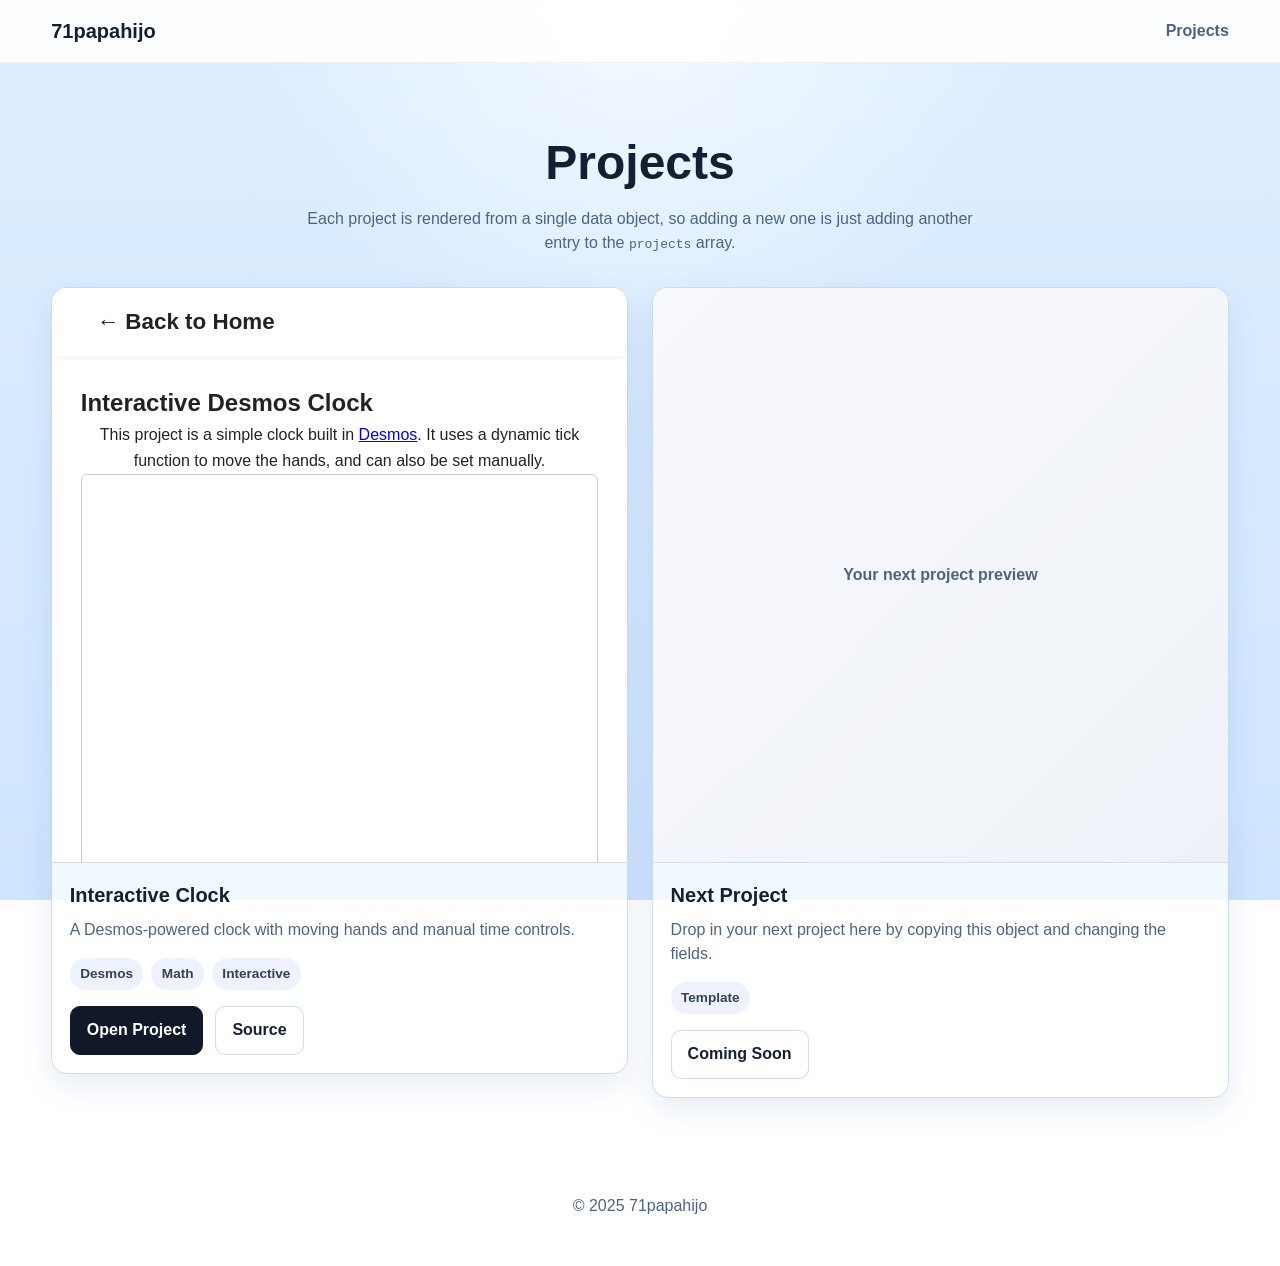
==== index.html @ 237eee85 "Fix HTML encoding issues in index.html" ====
<!DOCTYPE html>
<html lang="en">
<head>
  <meta charset="UTF-8" />
  <meta name="viewport" content="width=device-width, initial-scale=1.0" />
  <title>Projects</title>
  <style>
    * { box-sizing: border-box; }

    :root {
      --bg: #dfefff;
      --bg-accent: #cfe4ff;
      --surface: rgba(255, 255, 255, 0.72);
      --text: #132033;
      --muted: #4d6480;
      --border: rgba(120, 160, 210, 0.35);
      --shadow: 0 12px 30px rgba(60, 100, 160, 0.12);
      --radius: 16px;
      --max-width: 1200px;
    }

    body {
      margin: 0;
      font-family: Inter, "Segoe UI", Tahoma, sans-serif;
      line-height: 1.5;
      color: var(--text);
      background:
        radial-gradient(circle at top, rgba(255,255,255,0.65), transparent 35%),
        linear-gradient(180deg, var(--bg) 0%, var(--bg-accent) 100%);
      background-attachment: fixed;
    }

    .container {
      width: min(92%, var(--max-width));
      margin: 0 auto;
    }

    .navbar {
      position: sticky;
      top: 0;
      z-index: 100;
      background: rgba(255, 255, 255, 0.9);
      backdrop-filter: blur(10px);
      border-bottom: 1px solid rgba(0,0,0,0.06);
    }

    .navbar .container {
      display: flex;
      align-items: center;
      justify-content: space-between;
      padding: 1rem 0;
    }

    .logo {
      text-decoration: none;
      color: var(--text);
      font-weight: 800;
      font-size: 1.25rem;
    }

    .nav-links {
      display: flex;
      gap: 1rem;
      list-style: none;
      padding: 0;
      margin: 0;
    }

    .nav-links a {
      text-decoration: none;
      color: var(--muted);
      font-weight: 600;
    }

    .nav-links a:hover {
      color: var(--text);
    }

    .section {
      padding: 4rem 0;
    }

    .section-header {
      text-align: center;
      margin-bottom: 2rem;
    }

    .section-header h1,
    .section-header h2 {
      margin: 0 0 0.5rem;
      font-size: clamp(2rem, 4vw, 3rem);
    }

    .section-header p {
      margin: 0 auto;
      max-width: 700px;
      color: var(--muted);
    }

    .projects-grid {
      display: grid;
      grid-template-columns: repeat(auto-fit, minmax(280px, 1fr));
      gap: 1.5rem;
      align-items: start;
    }

    .project-card {
      background: var(--surface);
      border: 1px solid var(--border);
      border-radius: var(--radius);
      overflow: hidden;
      box-shadow: var(--shadow);
      transition: transform 0.2s ease, box-shadow 0.2s ease;
    }

    .project-card:hover {
      transform: translateY(-4px);
      box-shadow: 0 14px 30px rgba(0, 0, 0, 0.08);
    }

    .project-canvas {
      aspect-ratio: 1 / 1;
      width: 100%;
      background: #fff;
      border-bottom: 1px solid var(--border);
      overflow: hidden;
    }

    .project-canvas iframe,
    .project-canvas img,
    .project-canvas video,
    .project-canvas .canvas-placeholder {
      width: 100%;
      height: 100%;
      display: block;
      border: 0;
      object-fit: cover;
    }

    .canvas-placeholder {
      display: grid !important;
      place-items: center;
      padding: 1rem;
      text-align: center;
      color: var(--muted);
      background: linear-gradient(135deg, #f8f9fc, #eef2f8);
      font-weight: 600;
    }

    .project-info {
      padding: 1.1rem;
    }

    .project-info h3 {
      margin: 0 0 0.5rem;
      font-size: 1.25rem;
    }

    .project-info p {
      margin: 0 0 1rem;
      color: var(--muted);
    }

    .project-tags {
      display: flex;
      flex-wrap: wrap;
      gap: 0.5rem;
      margin-bottom: 1rem;
    }

    .tag {
      padding: 0.35rem 0.65rem;
      border-radius: 999px;
      background: #eef2ff;
      color: #334155;
      font-size: 0.85rem;
      font-weight: 700;
    }

    .project-actions {
      display: flex;
      gap: 0.75rem;
      flex-wrap: wrap;
    }

    .btn {
      display: inline-block;
      padding: 0.72rem 1rem;
      border-radius: 10px;
      text-decoration: none;
      font-weight: 700;
      border: 1px solid var(--border);
      color: var(--text);
      background: #fff;
    }

    .btn:hover {
      background: #f3f4f6;
    }

    .btn-primary {
      background: #111827;
      color: #fff;
      border-color: #111827;
    }

    .btn-primary:hover {
      background: #000;
    }

    footer {
      padding: 2rem 0 3rem;
      text-align: center;
      color: var(--muted);
    }

    @media (max-width: 700px) {
      .navbar .container {
        flex-direction: column;
        gap: 0.75rem;
      }
    }
  </style>
</head>
<body>
  <div class="page-bg">
    <div class="bg-orb orb-1"></div>
    <div class="bg-orb orb-2"></div>
  </div>
  
  <nav class="navbar">
    <div class="container">
      <a href="#" class="logo">71papahijo</a>
      <ul class="nav-links">
        <li><a href="#projects">Projects</a></li>
      </ul>
    </div>
  </nav>

  <main>
    <section class="section" id="projects">
      <div class="container">
        <div class="section-header">
          <h1>Projects</h1>
          <p>
            Each project is rendered from a single data object, so adding a new one is just
            adding another entry to the <code>projects</code> array.
          </p>
        </div>

        <div class="projects-grid" id="projectsGrid"></div>
      </div>
    </section>
  </main>

  <footer>
    <div class="container">© 2025 71papahijo</div>
  </footer>

  <script>
    const projects = [
      {
        title: "Interactive Clock",
        description: "A Desmos-powered clock with moving hands and manual time controls.",
        preview: {
          type: "iframe",
          src: "./projects/DesmosClock.html"
        },
        tags: ["Desmos", "Math", "Interactive"],
        links: [
          { label: "Open Project", href: "./projects/DesmosClock.html", primary: true },
          { label: "Source", href: "https://github.com/your-username/your-repo" }
        ]
      },
      {
        title: "Next Project",
        description: "Drop in your next project here by copying this object and changing the fields.",
        preview: {
          type: "placeholder",
          text: "Your next project preview"
        },
        tags: ["Template"],
        links: [
          { label: "Coming Soon", href: "#" }
        ]
      }
    ];
     window.addEventListener("scroll", () => {
      const y = window.scrollY;
    
      const orb1 = document.querySelector(".orb-1");
      const orb2 = document.querySelector(".orb-2");
    
      if (orb1) orb1.style.transform = `translateY(${y * 0.2}px)`;
      if (orb2) orb2.style.transform = `translateY(${y * 0.1}px)`;
    });
    function createPreview(preview, title) {
      if (!preview) {
        return `<div class="canvas-placeholder">No preview for ${title}</div>`;
      }

      switch (preview.type) {
        case "iframe":
          return `
            <iframe
              src="${preview.src}"
              title="${title} preview"
              loading="lazy"
              allowfullscreen
            ></iframe>
          `;

        case "image":
          return `<img src="${preview.src}" alt="${title} preview">`;

        case "video":
          return `
            <video controls muted playsinline>
              <source src="${preview.src}" type="video/mp4">
              Your browser does not support video.
            </video>
          `;

        case "placeholder":
        default:
          return `<div class="canvas-placeholder">${preview.text || `Preview for ${title}`}</div>`;
      }
    }

    function createTags(tags = []) {
      if (!tags.length) return "";
      return `
        <div class="project-tags">
          ${tags.map(tag => `<span class="tag">${tag}</span>`).join("")}
        </div>
      `;
    }

    function createLinks(links = []) {
      if (!links.length) return "";
      return `
        <div class="project-actions">
          ${links.map(link => `
            <a
              class="btn ${link.primary ? "btn-primary" : ""}"
              href="${link.href}"
              ${link.href.startsWith("http") ? 'target="_blank" rel="noopener noreferrer"' : ""}
            >
              ${link.label}
            </a>
          `).join("")}
        </div>
      `;
    }

    function createProjectCard(project) {
      return `
        <article class="project-card">
          <div class="project-canvas">
            ${createPreview(project.preview, project.title)}
          </div>
          <div class="project-info">
            <h3>${project.title}</h3>
            <p>${project.description}</p>
            ${createTags(project.tags)}
            ${createLinks(project.links)}
          </div>
        </article>
      `;
    }

    function renderProjects() {
      const grid = document.getElementById("projectsGrid");
      grid.innerHTML = projects.map(createProjectCard).join("");
    }

    renderProjects();
  </script>
</body>
</html>
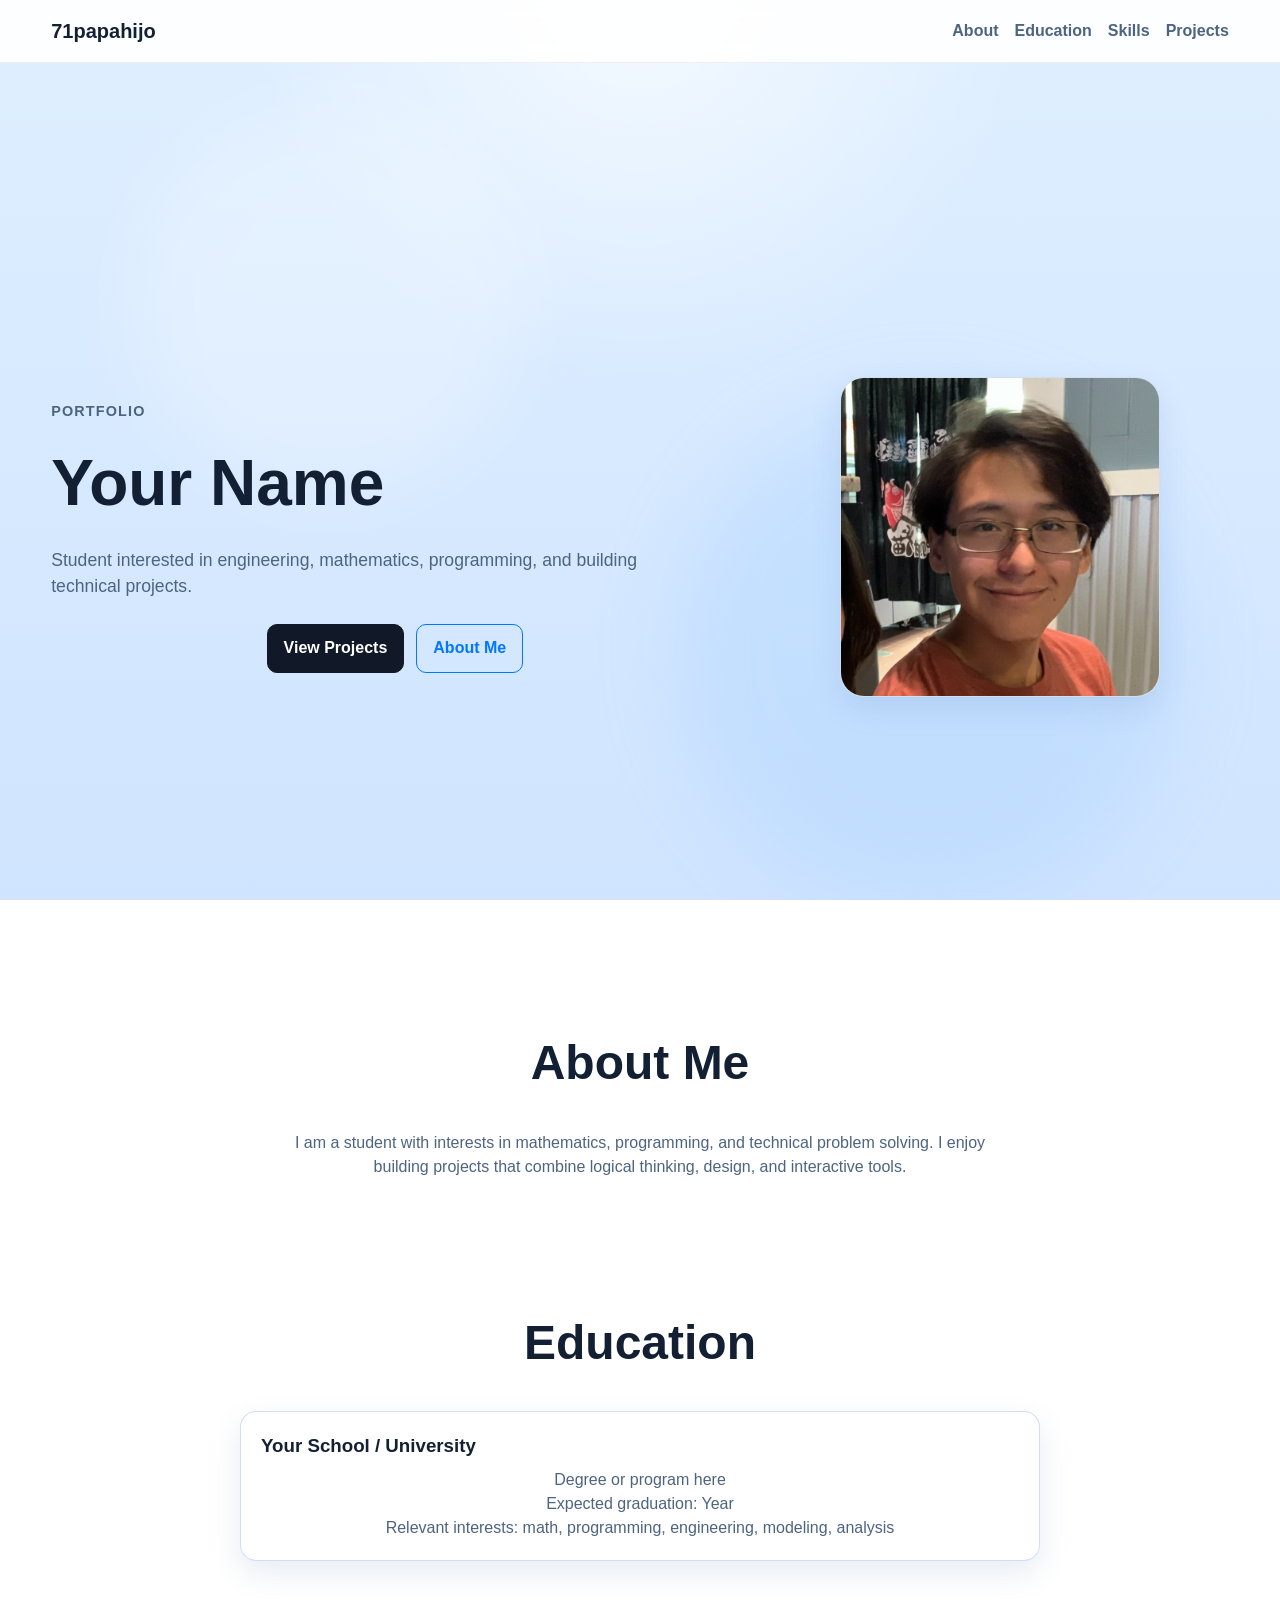
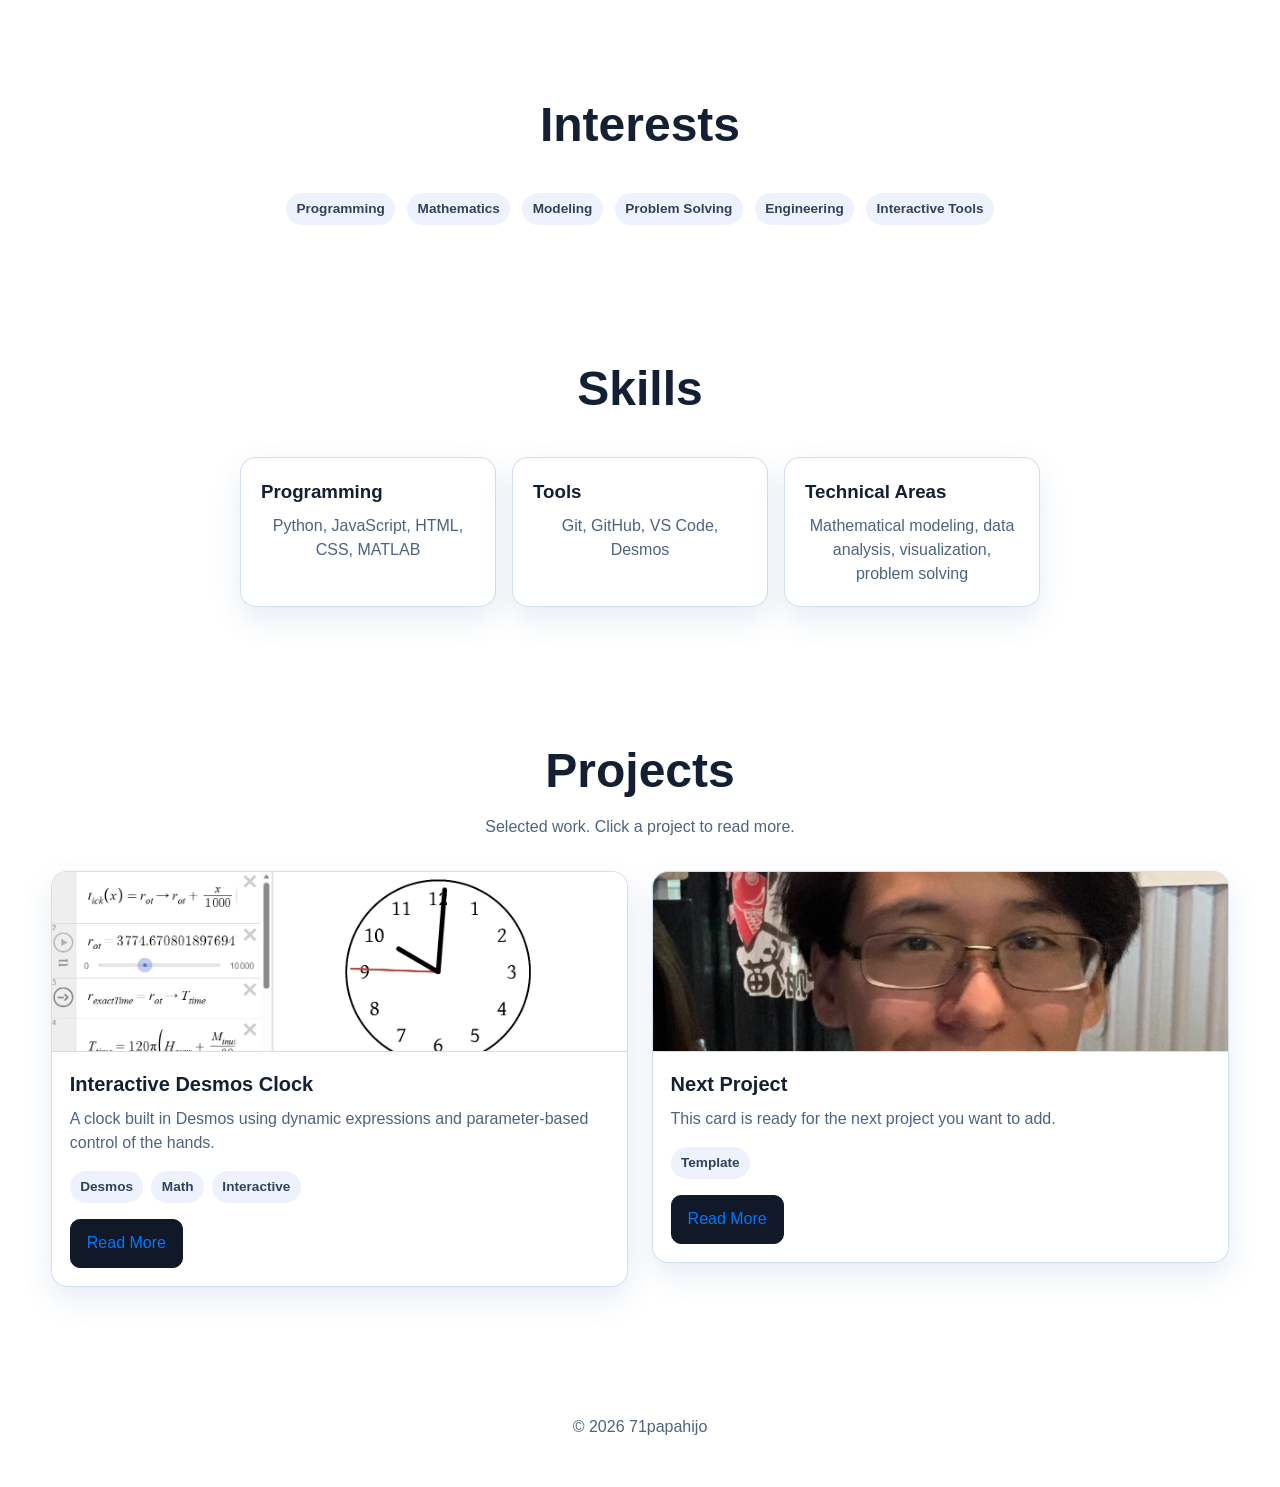
==== commit 31333ec2: "Convert homepage into portfolio layout with static project cards" ====
--- a/index.html
+++ b/index.html
@@ -3,378 +3,127 @@
 <head>
   <meta charset="UTF-8" />
   <meta name="viewport" content="width=device-width, initial-scale=1.0" />
-  <title>Projects</title>
-  <style>
-    * { box-sizing: border-box; }
-
-    :root {
-      --bg: #dfefff;
-      --bg-accent: #cfe4ff;
-      --surface: rgba(255, 255, 255, 0.72);
-      --text: #132033;
-      --muted: #4d6480;
-      --border: rgba(120, 160, 210, 0.35);
-      --shadow: 0 12px 30px rgba(60, 100, 160, 0.12);
-      --radius: 16px;
-      --max-width: 1200px;
-    }
-
-    body {
-      margin: 0;
-      font-family: Inter, "Segoe UI", Tahoma, sans-serif;
-      line-height: 1.5;
-      color: var(--text);
-      background:
-        radial-gradient(circle at top, rgba(255,255,255,0.65), transparent 35%),
-        linear-gradient(180deg, var(--bg) 0%, var(--bg-accent) 100%);
-      background-attachment: fixed;
-    }
-
-    .container {
-      width: min(92%, var(--max-width));
-      margin: 0 auto;
-    }
-
-    .navbar {
-      position: sticky;
-      top: 0;
-      z-index: 100;
-      background: rgba(255, 255, 255, 0.9);
-      backdrop-filter: blur(10px);
-      border-bottom: 1px solid rgba(0,0,0,0.06);
-    }
-
-    .navbar .container {
-      display: flex;
-      align-items: center;
-      justify-content: space-between;
-      padding: 1rem 0;
-    }
-
-    .logo {
-      text-decoration: none;
-      color: var(--text);
-      font-weight: 800;
-      font-size: 1.25rem;
-    }
-
-    .nav-links {
-      display: flex;
-      gap: 1rem;
-      list-style: none;
-      padding: 0;
-      margin: 0;
-    }
-
-    .nav-links a {
-      text-decoration: none;
-      color: var(--muted);
-      font-weight: 600;
-    }
-
-    .nav-links a:hover {
-      color: var(--text);
-    }
-
-    .section {
-      padding: 4rem 0;
-    }
-
-    .section-header {
-      text-align: center;
-      margin-bottom: 2rem;
-    }
-
-    .section-header h1,
-    .section-header h2 {
-      margin: 0 0 0.5rem;
-      font-size: clamp(2rem, 4vw, 3rem);
-    }
-
-    .section-header p {
-      margin: 0 auto;
-      max-width: 700px;
-      color: var(--muted);
-    }
-
-    .projects-grid {
-      display: grid;
-      grid-template-columns: repeat(auto-fit, minmax(280px, 1fr));
-      gap: 1.5rem;
-      align-items: start;
-    }
-
-    .project-card {
-      background: var(--surface);
-      border: 1px solid var(--border);
-      border-radius: var(--radius);
-      overflow: hidden;
-      box-shadow: var(--shadow);
-      transition: transform 0.2s ease, box-shadow 0.2s ease;
-    }
-
-    .project-card:hover {
-      transform: translateY(-4px);
-      box-shadow: 0 14px 30px rgba(0, 0, 0, 0.08);
-    }
-
-    .project-canvas {
-      aspect-ratio: 1 / 1;
-      width: 100%;
-      background: #fff;
-      border-bottom: 1px solid var(--border);
-      overflow: hidden;
-    }
-
-    .project-canvas iframe,
-    .project-canvas img,
-    .project-canvas video,
-    .project-canvas .canvas-placeholder {
-      width: 100%;
-      height: 100%;
-      display: block;
-      border: 0;
-      object-fit: cover;
-    }
-
-    .canvas-placeholder {
-      display: grid !important;
-      place-items: center;
-      padding: 1rem;
-      text-align: center;
-      color: var(--muted);
-      background: linear-gradient(135deg, #f8f9fc, #eef2f8);
-      font-weight: 600;
-    }
-
-    .project-info {
-      padding: 1.1rem;
-    }
-
-    .project-info h3 {
-      margin: 0 0 0.5rem;
-      font-size: 1.25rem;
-    }
-
-    .project-info p {
-      margin: 0 0 1rem;
-      color: var(--muted);
-    }
-
-    .project-tags {
-      display: flex;
-      flex-wrap: wrap;
-      gap: 0.5rem;
-      margin-bottom: 1rem;
-    }
-
-    .tag {
-      padding: 0.35rem 0.65rem;
-      border-radius: 999px;
-      background: #eef2ff;
-      color: #334155;
-      font-size: 0.85rem;
-      font-weight: 700;
-    }
-
-    .project-actions {
-      display: flex;
-      gap: 0.75rem;
-      flex-wrap: wrap;
-    }
-
-    .btn {
-      display: inline-block;
-      padding: 0.72rem 1rem;
-      border-radius: 10px;
-      text-decoration: none;
-      font-weight: 700;
-      border: 1px solid var(--border);
-      color: var(--text);
-      background: #fff;
-    }
-
-    .btn:hover {
-      background: #f3f4f6;
-    }
-
-    .btn-primary {
-      background: #111827;
-      color: #fff;
-      border-color: #111827;
-    }
-
-    .btn-primary:hover {
-      background: #000;
-    }
-
-    footer {
-      padding: 2rem 0 3rem;
-      text-align: center;
-      color: var(--muted);
-    }
-
-    @media (max-width: 700px) {
-      .navbar .container {
-        flex-direction: column;
-        gap: 0.75rem;
-      }
-    }
-  </style>
+  <title>71papahijo | Portfolio</title>
+  <link rel="stylesheet" href="./assets/style.css" />
 </head>
 <body>
   <div class="page-bg">
     <div class="bg-orb orb-1"></div>
     <div class="bg-orb orb-2"></div>
   </div>
-  
+
   <nav class="navbar">
     <div class="container">
-      <a href="#" class="logo">71papahijo</a>
+      <a href="./index.html" class="logo">71papahijo</a>
       <ul class="nav-links">
+        <li><a href="#about">About</a></li>
+        <li><a href="#education">Education</a></li>
+        <li><a href="#skills">Skills</a></li>
         <li><a href="#projects">Projects</a></li>
       </ul>
     </div>
   </nav>
 
   <main>
+    <section class="hero">
+      <div class="container hero-grid">
+        <div class="hero-text">
+          <p class="eyebrow">Portfolio</p>
+          <h1>Your Name</h1>
+          <p class="hero-lead">
+            Student interested in engineering, mathematics, programming, and building technical projects.
+          </p>
+          <div class="btn-row">
+            <a class="btn btn-primary" href="#projects">View Projects</a>
+            <a class="btn outline" href="#about">About Me</a>
+          </div>
+        </div>
+
+        <div class="hero-image-wrap">
+          <img src="./assets/Images/profile.png" alt="Profile photo" class="hero-image">
+        </div>
+      </div>
+    </section>
+
+    <section class="section" id="about">
+      <div class="container narrow">
+        <div class="section-header">
+          <h2>About Me</h2>
+        </div>
+        <p>
+          I am a student with interests in mathematics, programming, and technical problem solving.
+          I enjoy building projects that combine logical thinking, design, and interactive tools.
+        </p>
+      </div>
+    </section>
+
+    <section class="section" id="education">
+      <div class="container narrow">
+        <div class="section-header">
+          <h2>Education</h2>
+        </div>
+        <div class="info-card">
+          <h3>Your School / University</h3>
+          <p>Degree or program here</p>
+          <p>Expected graduation: Year</p>
+          <p>Relevant interests: math, programming, engineering, modeling, analysis</p>
+        </div>
+      </div>
+    </section>
+
+    <section class="section" id="interests">
+      <div class="container narrow">
+        <div class="section-header">
+          <h2>Interests</h2>
+        </div>
+        <div class="chip-list">
+          <span class="tag">Programming</span>
+          <span class="tag">Mathematics</span>
+          <span class="tag">Modeling</span>
+          <span class="tag">Problem Solving</span>
+          <span class="tag">Engineering</span>
+          <span class="tag">Interactive Tools</span>
+        </div>
+      </div>
+    </section>
+
+    <section class="section" id="skills">
+      <div class="container narrow">
+        <div class="section-header">
+          <h2>Skills</h2>
+        </div>
+        <div class="skills-grid">
+          <div class="info-card">
+            <h3>Programming</h3>
+            <p>Python, JavaScript, HTML, CSS, MATLAB</p>
+          </div>
+          <div class="info-card">
+            <h3>Tools</h3>
+            <p>Git, GitHub, VS Code, Desmos</p>
+          </div>
+          <div class="info-card">
+            <h3>Technical Areas</h3>
+            <p>Mathematical modeling, data analysis, visualization, problem solving</p>
+          </div>
+        </div>
+      </div>
+    </section>
+
     <section class="section" id="projects">
       <div class="container">
         <div class="section-header">
-          <h1>Projects</h1>
-          <p>
-            Each project is rendered from a single data object, so adding a new one is just
-            adding another entry to the <code>projects</code> array.
-          </p>
+          <h2>Projects</h2>
+          <p>Selected work. Click a project to read more.</p>
         </div>
-
         <div class="projects-grid" id="projectsGrid"></div>
       </div>
     </section>
   </main>
 
   <footer>
-    <div class="container">© 2025 71papahijo</div>
+    <div class="container">© 2026 71papahijo</div>
   </footer>
 
-  <script>
-    const projects = [
-      {
-        title: "Interactive Clock",
-        description: "A Desmos-powered clock with moving hands and manual time controls.",
-        preview: {
-          type: "iframe",
-          src: "./projects/DesmosClock.html"
-        },
-        tags: ["Desmos", "Math", "Interactive"],
-        links: [
-          { label: "Open Project", href: "./projects/DesmosClock.html", primary: true },
-          { label: "Source", href: "https://github.com/your-username/your-repo" }
-        ]
-      },
-      {
-        title: "Next Project",
-        description: "Drop in your next project here by copying this object and changing the fields.",
-        preview: {
-          type: "placeholder",
-          text: "Your next project preview"
-        },
-        tags: ["Template"],
-        links: [
-          { label: "Coming Soon", href: "#" }
-        ]
-      }
-    ];
-     window.addEventListener("scroll", () => {
-      const y = window.scrollY;
-    
-      const orb1 = document.querySelector(".orb-1");
-      const orb2 = document.querySelector(".orb-2");
-    
-      if (orb1) orb1.style.transform = `translateY(${y * 0.2}px)`;
-      if (orb2) orb2.style.transform = `translateY(${y * 0.1}px)`;
-    });
-    function createPreview(preview, title) {
-      if (!preview) {
-        return `<div class="canvas-placeholder">No preview for ${title}</div>`;
-      }
-
-      switch (preview.type) {
-        case "iframe":
-          return `
-            <iframe
-              src="${preview.src}"
-              title="${title} preview"
-              loading="lazy"
-              allowfullscreen
-            ></iframe>
-          `;
-
-        case "image":
-          return `<img src="${preview.src}" alt="${title} preview">`;
-
-        case "video":
-          return `
-            <video controls muted playsinline>
-              <source src="${preview.src}" type="video/mp4">
-              Your browser does not support video.
-            </video>
-          `;
-
-        case "placeholder":
-        default:
-          return `<div class="canvas-placeholder">${preview.text || `Preview for ${title}`}</div>`;
-      }
-    }
-
-    function createTags(tags = []) {
-      if (!tags.length) return "";
-      return `
-        <div class="project-tags">
-          ${tags.map(tag => `<span class="tag">${tag}</span>`).join("")}
-        </div>
-      `;
-    }
-
-    function createLinks(links = []) {
-      if (!links.length) return "";
-      return `
-        <div class="project-actions">
-          ${links.map(link => `
-            <a
-              class="btn ${link.primary ? "btn-primary" : ""}"
-              href="${link.href}"
-              ${link.href.startsWith("http") ? 'target="_blank" rel="noopener noreferrer"' : ""}
-            >
-              ${link.label}
-            </a>
-          `).join("")}
-        </div>
-      `;
-    }
-
-    function createProjectCard(project) {
-      return `
-        <article class="project-card">
-          <div class="project-canvas">
-            ${createPreview(project.preview, project.title)}
-          </div>
-          <div class="project-info">
-            <h3>${project.title}</h3>
-            <p>${project.description}</p>
-            ${createTags(project.tags)}
-            ${createLinks(project.links)}
-          </div>
-        </article>
-      `;
-    }
-
-    function renderProjects() {
-      const grid = document.getElementById("projectsGrid");
-      grid.innerHTML = projects.map(createProjectCard).join("");
-    }
-
-    renderProjects();
-  </script>
+  <script src="./assets/main.js"></script>
 </body>
-</html>
+</html>
--- a/assets/style.css
+++ b/assets/style.css
@@ -0,0 +1,477 @@
+/* Global Reset */
+* {
+  box-sizing: border-box;
+  margin: 0;
+  padding: 0;
+}
+
+:root {
+  --bg: #dfefff;
+  --bg-accent: #cfe4ff;
+  --surface: rgba(255, 255, 255, 0.72);
+  --text: #132033;
+  --muted: #4d6480;
+  --border: rgba(120, 160, 210, 0.35);
+  --shadow: 0 12px 30px rgba(60, 100, 160, 0.12);
+  --radius: 16px;
+  --max-width: 1200px;
+}
+
+/* Smooth Scroll Behavior */
+html {
+  scroll-behavior: smooth;
+}
+
+body {
+  margin: 0;
+  font-family: Inter, "Segoe UI", Tahoma, sans-serif;
+  line-height: 1.5;
+  color: var(--text);
+  background:
+    radial-gradient(circle at top, rgba(255,255,255,0.65), transparent 35%),
+    linear-gradient(180deg, var(--bg) 0%, var(--bg-accent) 100%);
+  background-attachment: fixed;
+}
+
+/* Containers */
+.container {
+  width: min(92%, var(--max-width));
+  margin: 0 auto;
+}
+
+.container.narrow {
+  max-width: 800px;
+}
+
+/* Background orbs */
+.page-bg {
+  position: fixed;
+  inset: 0;
+  overflow: hidden;
+  pointer-events: none;
+  z-index: -1;
+}
+
+.bg-orb {
+  position: absolute;
+  border-radius: 50%;
+  filter: blur(40px);
+  opacity: 0.5;
+  transition: transform 0.1s linear;
+}
+
+.orb-1 {
+  width: 400px;
+  height: 400px;
+  background: rgba(255, 255, 255, 0.5);
+  top: 100px;
+  left: 10%;
+}
+
+.orb-2 {
+  width: 500px;
+  height: 500px;
+  background: rgba(150, 200, 255, 0.5);
+  top: 400px;
+  right: 8%;
+}
+
+/* Navbar */
+.navbar {
+  position: sticky;
+  top: 0;
+  z-index: 1000;
+  background: rgba(255, 255, 255, 0.9);
+  backdrop-filter: blur(10px);
+  border-bottom: 1px solid rgba(0,0,0,0.06);
+}
+
+.navbar .container {
+  display: flex;
+  justify-content: space-between;
+  align-items: center;
+  padding: 1rem 0;
+}
+
+.logo {
+  font-size: 1.25rem;
+  font-weight: 800;
+  color: var(--text);
+  text-decoration: none;
+}
+
+.nav-links {
+  list-style: none;
+  display: flex;
+  gap: 1rem;
+}
+
+.nav-links a {
+  text-decoration: none;
+  color: var(--muted);
+  font-weight: 600;
+  transition: color 0.2s ease;
+}
+
+.nav-links a:hover {
+  color: var(--text);
+}
+
+/* Sections */
+.section {
+  padding: 4rem 0;
+}
+
+.section-header {
+  text-align: center;
+  margin-bottom: 2rem;
+}
+
+.section-header h1,
+.section-header h2,
+.section h2 {
+  margin: 0 0 0.5rem;
+  font-size: clamp(2rem, 4vw, 3rem);
+}
+
+.section-header p,
+.section p {
+  max-width: 700px;
+  margin: 0 auto;
+  text-align: center;
+  color: var(--muted);
+}
+
+.alt-bg {
+  background: #f9f9f9;
+}
+
+/* Prevent sticky navbar from covering anchors */
+section {
+  scroll-margin-top: 80px;
+}
+
+/* Projects Grid */
+.projects-grid {
+  display: grid;
+  grid-template-columns: repeat(auto-fit, minmax(280px, 1fr));
+  gap: 1.5rem;
+  align-items: start;
+  margin-top: 2rem;
+}
+
+.project-card {
+  background: var(--surface);
+  border: 1px solid var(--border);
+  border-radius: var(--radius);
+  overflow: hidden;
+  box-shadow: var(--shadow);
+  transition: transform 0.2s ease, box-shadow 0.2s ease;
+}
+
+.project-card:hover {
+  transform: translateY(-5px);
+  box-shadow: 0 14px 30px rgba(0, 0, 0, 0.08);
+}
+
+.project-canvas {
+  aspect-ratio: 1 / 1;
+  width: 100%;
+  background: #fff;
+  border-bottom: 1px solid var(--border);
+  overflow: hidden;
+}
+
+.project-canvas iframe,
+.project-canvas img,
+.project-canvas video,
+.project-canvas .canvas-placeholder {
+  width: 100%;
+  height: 100%;
+  display: block;
+  border: 0;
+  object-fit: cover;
+}
+
+.canvas-placeholder {
+  display: grid !important;
+  place-items: center;
+  padding: 1rem;
+  text-align: center;
+  color: var(--muted);
+  background: linear-gradient(135deg, #f8f9fc, #eef2f8);
+  font-weight: 600;
+}
+
+.project-card iframe {
+  width: 100%;
+  height: 400px;
+  border: 1px solid #ddd;
+  border-radius: 8px;
+}
+
+.project-video,
+.project-card img {
+  width: 100%;
+  height: 180px;
+  object-fit: cover;
+}
+
+.project-info {
+  padding: 1.1rem;
+}
+
+.project-info h3 {
+  margin: 0 0 0.5rem;
+  font-size: 1.25rem;
+}
+
+.project-info p {
+  margin: 0 0 1rem;
+  color: var(--muted);
+  text-align: left;
+}
+
+.project-info a {
+  color: #0077ff;
+  text-decoration: none;
+  font-weight: 500;
+}
+
+.project-info a:hover {
+  text-decoration: underline;
+}
+
+.project-tags {
+  display: flex;
+  flex-wrap: wrap;
+  gap: 0.5rem;
+  margin-bottom: 1rem;
+}
+
+.tag {
+  padding: 0.35rem 0.65rem;
+  border-radius: 999px;
+  background: #eef2ff;
+  color: #334155;
+  font-size: 0.85rem;
+  font-weight: 700;
+}
+
+.project-actions {
+  display: flex;
+  gap: 0.75rem;
+  flex-wrap: wrap;
+}
+
+/* Buttons */
+.btn {
+  display: inline-block;
+  padding: 0.72rem 1rem;
+  border-radius: 10px;
+  text-decoration: none;
+  font-weight: 700;
+  border: 1px solid var(--border);
+  color: var(--text);
+  background: #fff;
+  transition: background 0.2s ease, color 0.2s ease;
+}
+
+.btn:hover {
+  background: #f3f4f6;
+}
+
+.btn-primary {
+  background: #111827;
+  color: #fff;
+  border-color: #111827;
+}
+
+.btn-primary:hover {
+  background: #000;
+}
+
+.btn.outline {
+  background: transparent;
+  border: 1px solid #0077ff;
+  color: #0077ff;
+}
+
+.btn.outline:hover {
+  background: #0077ff;
+  color: #fff;
+}
+
+/* Project page helpers */
+.project-hero {
+  padding: 7rem 0 2rem;
+  text-align: center;
+}
+
+.meta {
+  list-style: none;
+  display: grid;
+  grid-template-columns: auto 1fr;
+  gap: 0.5rem 1rem;
+  padding: 0;
+  margin-top: 1rem;
+}
+
+.btn-row {
+  display: flex;
+  gap: 0.75rem;
+  justify-content: center;
+  margin-top: 1rem;
+}
+
+/* Code blocks */
+pre {
+  background: rgba(255,255,255,0.7);
+  padding: 1rem;
+  border-radius: 8px;
+  overflow: auto;
+}
+
+code {
+  font-family: ui-monospace, SFMono-Regular, Menlo, Monaco, Consolas, "Liberation Mono", monospace;
+}
+
+/* Responsive embed */
+.embed-wrap {
+  position: relative;
+  width: 100%;
+  aspect-ratio: 16 / 9;
+}
+
+.embed-wrap iframe,
+.embed-wrap video,
+.embed-wrap img {
+  position: absolute;
+  inset: 0;
+  width: 100%;
+  height: 100%;
+  border: 1px solid #ddd;
+  border-radius: 8px;
+  object-fit: cover;
+}
+
+/* Footer */
+footer {
+  padding: 2rem 0 3rem;
+  text-align: center;
+  color: var(--muted);
+  margin-top: 2rem;
+}
+
+/* Responsive */
+@media (max-width: 768px) {
+  .nav-links {
+    gap: 1rem;
+  }
+}
+
+@media (max-width: 700px) {
+  .navbar .container {
+    flex-direction: column;
+    gap: 0.75rem;
+  }
+}
+
+.hero {
+  min-height: 100vh;
+  display: flex;
+  align-items: center;
+  padding: 7rem 0 4rem;
+}
+
+.hero-grid {
+  display: grid;
+  grid-template-columns: 1.2fr 0.8fr;
+  gap: 2rem;
+  align-items: center;
+}
+
+.eyebrow {
+  font-size: 0.9rem;
+  font-weight: 700;
+  letter-spacing: 0.08em;
+  text-transform: uppercase;
+  color: var(--muted);
+  margin-bottom: 0.75rem;
+}
+
+.hero h1 {
+  font-size: clamp(2.5rem, 5vw, 4.5rem);
+  margin-bottom: 1rem;
+}
+
+.hero-lead {
+  font-size: 1.1rem;
+  color: var(--muted);
+  max-width: 600px;
+  margin-bottom: 1.5rem;
+}
+
+.hero-image-wrap {
+  display: flex;
+  justify-content: center;
+}
+
+.hero-image {
+  width: min(320px, 100%);
+  aspect-ratio: 1 / 1;
+  object-fit: cover;
+  border-radius: 24px;
+  box-shadow: var(--shadow);
+  border: 1px solid var(--border);
+  background: white;
+}
+
+.info-card {
+  background: var(--surface);
+  border: 1px solid var(--border);
+  border-radius: var(--radius);
+  box-shadow: var(--shadow);
+  padding: 1.25rem;
+}
+
+.info-card h3 {
+  margin-bottom: 0.5rem;
+}
+
+.skills-grid {
+  display: grid;
+  grid-template-columns: repeat(auto-fit, minmax(220px, 1fr));
+  gap: 1rem;
+}
+
+.chip-list {
+  display: flex;
+  flex-wrap: wrap;
+  gap: 0.75rem;
+  justify-content: center;
+}
+
+.project-thumb {
+  width: 100%;
+  aspect-ratio: 16 / 10;
+  object-fit: cover;
+  display: block;
+  border-bottom: 1px solid var(--border);
+}
+
+@media (max-width: 850px) {
+  .hero-grid {
+    grid-template-columns: 1fr;
+    text-align: center;
+  }
+
+  .hero-lead {
+    margin-left: auto;
+    margin-right: auto;
+  }
+
+  .btn-row {
+    justify-content: center;
+  }
+}
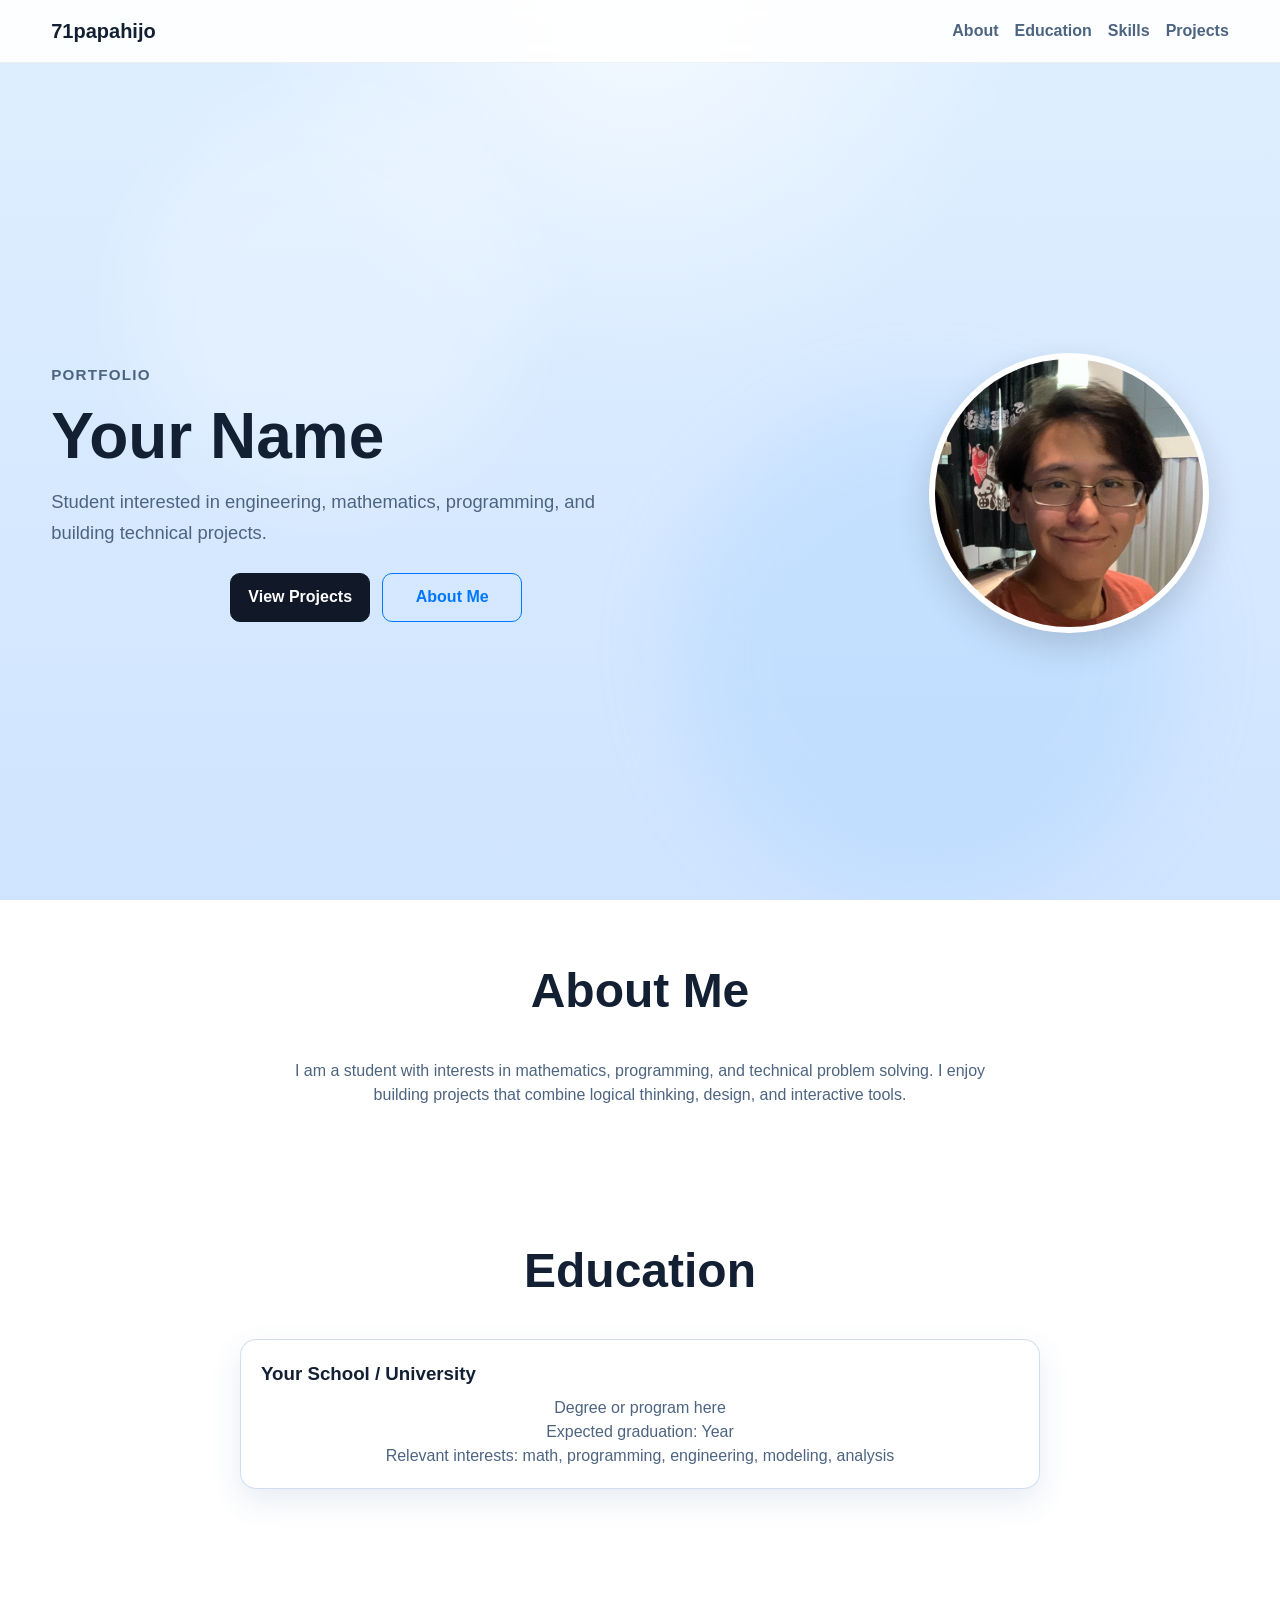
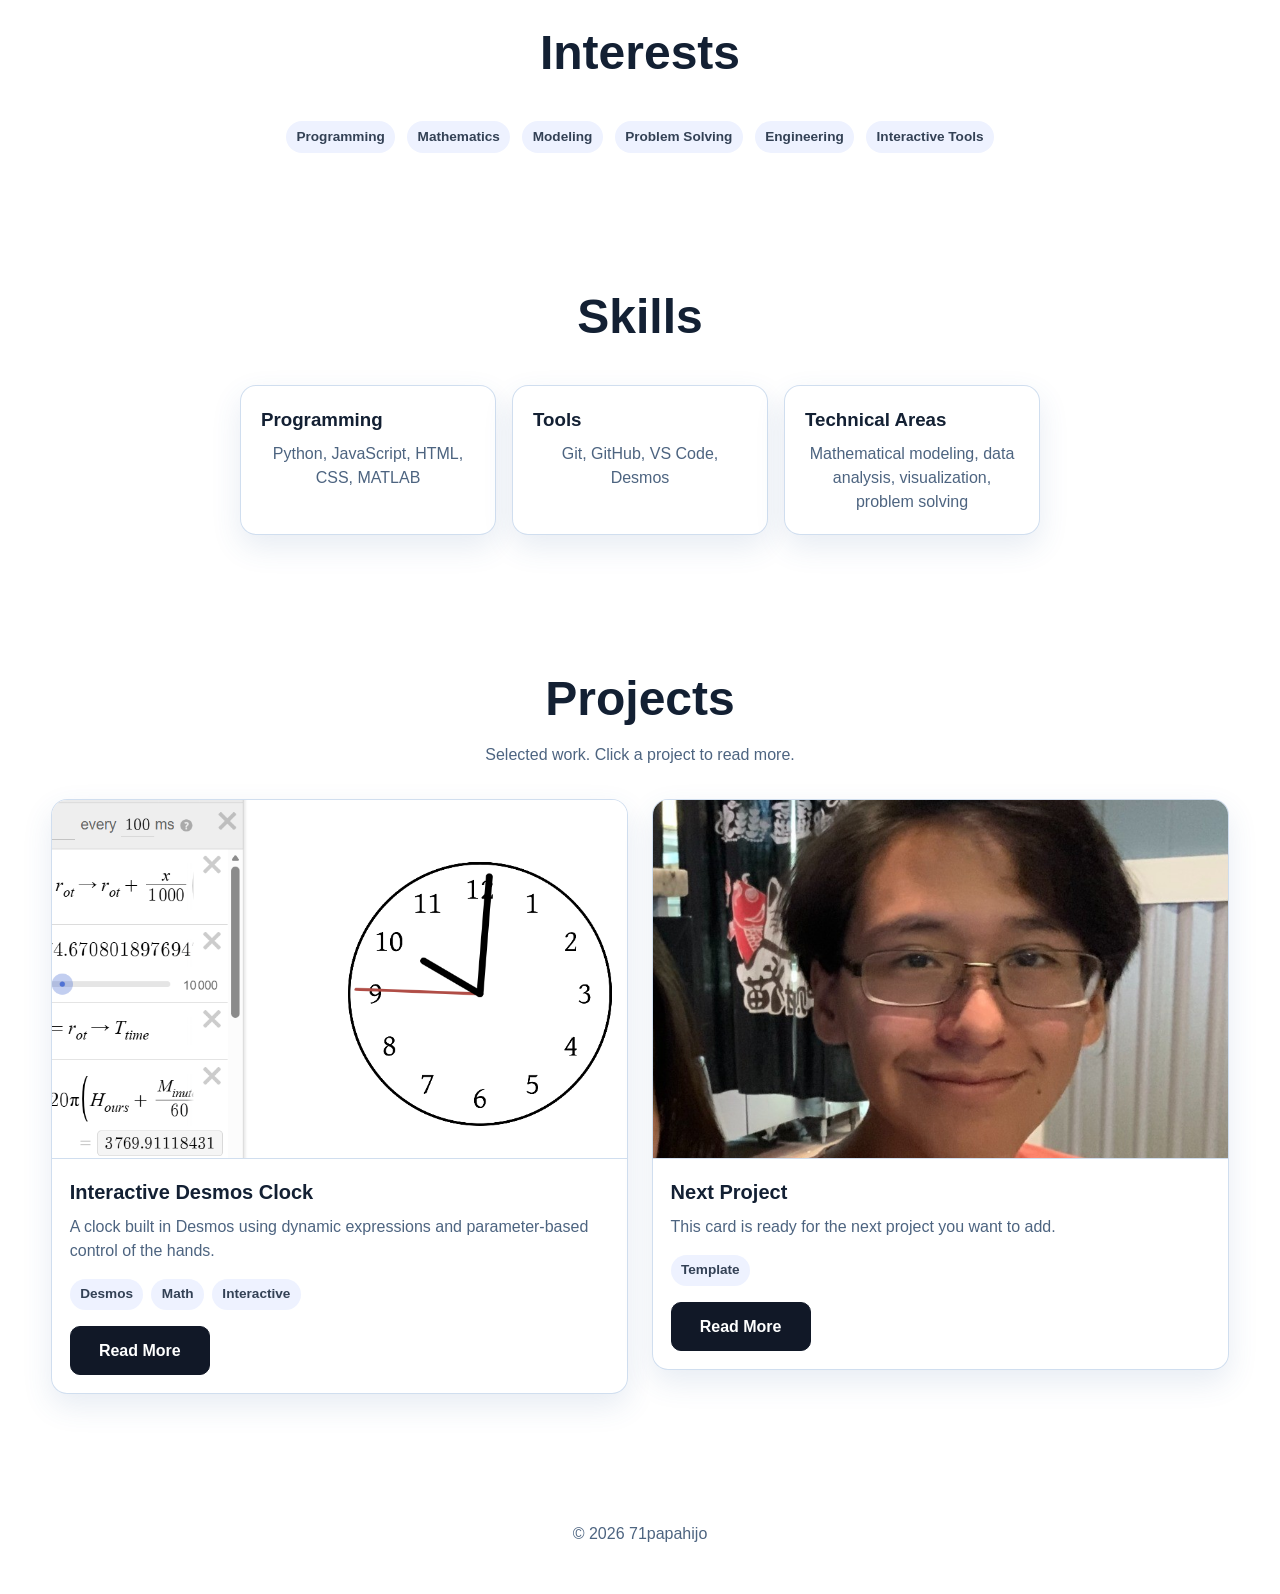
==== commit 75acac8a: "Convert homepage into portfolio layout with static project cards" ====
--- a/index.html
+++ b/index.html
@@ -25,7 +25,7 @@
   </nav>
 
   <main>
-    <section class="hero">
+    <section class="hero" id="top">
       <div class="container hero-grid">
         <div class="hero-text">
           <p class="eyebrow">Portfolio</p>
@@ -33,14 +33,19 @@
           <p class="hero-lead">
             Student interested in engineering, mathematics, programming, and building technical projects.
           </p>
-          <div class="btn-row">
+
+          <div class="btn-row hero-buttons">
             <a class="btn btn-primary" href="#projects">View Projects</a>
             <a class="btn outline" href="#about">About Me</a>
           </div>
         </div>
 
-        <div class="hero-image-wrap">
-          <img src="./assets/Images/profile.png" alt="Profile photo" class="hero-image">
+        <div class="hero-photo-wrap">
+          <img
+            src="./assets/Images/profile.png"
+            alt="Profile photo"
+            class="hero-photo"
+          />
         </div>
       </div>
     </section>
--- a/assets/style.css
+++ b/assets/style.css
@@ -117,6 +117,70 @@
   color: var(--text);
 }
 
+/* Hero */
+.hero {
+  min-height: calc(100vh - 72px);
+  display: flex;
+  align-items: center;
+  padding: 5rem 0 3rem;
+}
+
+.hero-grid {
+  display: grid;
+  grid-template-columns: minmax(0, 1.4fr) 320px;
+  gap: 3rem;
+  align-items: center;
+}
+
+.hero-text {
+  max-width: 650px;
+}
+
+.eyebrow {
+  font-size: 0.95rem;
+  font-weight: 700;
+  letter-spacing: 0.08em;
+  text-transform: uppercase;
+  color: var(--muted);
+  margin-bottom: 1rem;
+}
+
+.hero h1 {
+  font-size: clamp(2.8rem, 5vw, 4.5rem);
+  line-height: 1.05;
+  margin-bottom: 1rem;
+}
+
+.hero-lead {
+  font-size: 1.15rem;
+  line-height: 1.7;
+  color: var(--muted);
+  max-width: 600px;
+  margin-bottom: 1.5rem;
+}
+
+.hero-buttons {
+  justify-content: flex-start;
+}
+
+.hero-photo-wrap {
+  display: flex;
+  justify-content: center;
+  align-items: center;
+}
+
+.hero-photo {
+  width: 280px;
+  height: 280px;
+  object-fit: cover;
+  object-position: center;
+  border-radius: 50%;
+  display: block;
+  border: 6px solid rgba(255, 255, 255, 0.92);
+  box-shadow: 0 14px 35px rgba(0, 0, 0, 0.15);
+  background: #fff;
+}
+
 /* Sections */
 .section {
   padding: 4rem 0;
@@ -149,6 +213,32 @@
 /* Prevent sticky navbar from covering anchors */
 section {
   scroll-margin-top: 80px;
+}
+
+/* Cards / info */
+.info-card {
+  background: var(--surface);
+  border: 1px solid var(--border);
+  border-radius: var(--radius);
+  box-shadow: var(--shadow);
+  padding: 1.25rem;
+}
+
+.info-card h3 {
+  margin-bottom: 0.5rem;
+}
+
+.skills-grid {
+  display: grid;
+  grid-template-columns: repeat(auto-fit, minmax(220px, 1fr));
+  gap: 1rem;
+}
+
+.chip-list {
+  display: flex;
+  flex-wrap: wrap;
+  gap: 0.75rem;
+  justify-content: center;
 }
 
 /* Projects Grid */
@@ -174,47 +264,12 @@
   box-shadow: 0 14px 30px rgba(0, 0, 0, 0.08);
 }
 
-.project-canvas {
-  aspect-ratio: 1 / 1;
+.project-thumb {
   width: 100%;
-  background: #fff;
+  aspect-ratio: 16 / 10;
+  object-fit: cover;
+  display: block;
   border-bottom: 1px solid var(--border);
-  overflow: hidden;
-}
-
-.project-canvas iframe,
-.project-canvas img,
-.project-canvas video,
-.project-canvas .canvas-placeholder {
-  width: 100%;
-  height: 100%;
-  display: block;
-  border: 0;
-  object-fit: cover;
-}
-
-.canvas-placeholder {
-  display: grid !important;
-  place-items: center;
-  padding: 1rem;
-  text-align: center;
-  color: var(--muted);
-  background: linear-gradient(135deg, #f8f9fc, #eef2f8);
-  font-weight: 600;
-}
-
-.project-card iframe {
-  width: 100%;
-  height: 400px;
-  border: 1px solid #ddd;
-  border-radius: 8px;
-}
-
-.project-video,
-.project-card img {
-  width: 100%;
-  height: 180px;
-  object-fit: cover;
 }
 
 .project-info {
@@ -230,16 +285,6 @@
   margin: 0 0 1rem;
   color: var(--muted);
   text-align: left;
-}
-
-.project-info a {
-  color: #0077ff;
-  text-decoration: none;
-  font-weight: 500;
-}
-
-.project-info a:hover {
-  text-decoration: underline;
 }
 
 .project-tags {
@@ -275,6 +320,8 @@
   color: var(--text);
   background: #fff;
   transition: background 0.2s ease, color 0.2s ease;
+  min-width: 140px;
+  text-align: center;
 }
 
 .btn:hover {
@@ -300,6 +347,13 @@
 .btn.outline:hover {
   background: #0077ff;
   color: #fff;
+}
+
+.btn-row {
+  display: flex;
+  gap: 0.75rem;
+  justify-content: center;
+  margin-top: 1rem;
 }
 
 /* Project page helpers */
@@ -314,13 +368,6 @@
   grid-template-columns: auto 1fr;
   gap: 0.5rem 1rem;
   padding: 0;
-  margin-top: 1rem;
-}
-
-.btn-row {
-  display: flex;
-  gap: 0.75rem;
-  justify-content: center;
   margin-top: 1rem;
 }
 
@@ -364,6 +411,39 @@
 }
 
 /* Responsive */
+@media (max-width: 900px) {
+  .hero {
+    min-height: auto;
+    padding: 4.5rem 0 2.5rem;
+  }
+
+  .hero-grid {
+    grid-template-columns: 1fr;
+    gap: 2rem;
+    text-align: center;
+  }
+
+  .hero-text {
+    max-width: 100%;
+    margin: 0 auto;
+  }
+
+  .hero-lead {
+    margin-left: auto;
+    margin-right: auto;
+  }
+
+  .hero-buttons,
+  .btn-row {
+    justify-content: center;
+  }
+
+  .hero-photo {
+    width: 220px;
+    height: 220px;
+  }
+}
+
 @media (max-width: 768px) {
   .nav-links {
     gap: 1rem;
@@ -375,103 +455,4 @@
     flex-direction: column;
     gap: 0.75rem;
   }
-}
-
-.hero {
-  min-height: 100vh;
-  display: flex;
-  align-items: center;
-  padding: 7rem 0 4rem;
-}
-
-.hero-grid {
-  display: grid;
-  grid-template-columns: 1.2fr 0.8fr;
-  gap: 2rem;
-  align-items: center;
-}
-
-.eyebrow {
-  font-size: 0.9rem;
-  font-weight: 700;
-  letter-spacing: 0.08em;
-  text-transform: uppercase;
-  color: var(--muted);
-  margin-bottom: 0.75rem;
-}
-
-.hero h1 {
-  font-size: clamp(2.5rem, 5vw, 4.5rem);
-  margin-bottom: 1rem;
-}
-
-.hero-lead {
-  font-size: 1.1rem;
-  color: var(--muted);
-  max-width: 600px;
-  margin-bottom: 1.5rem;
-}
-
-.hero-image-wrap {
-  display: flex;
-  justify-content: center;
-}
-
-.hero-image {
-  width: min(320px, 100%);
-  aspect-ratio: 1 / 1;
-  object-fit: cover;
-  border-radius: 24px;
-  box-shadow: var(--shadow);
-  border: 1px solid var(--border);
-  background: white;
-}
-
-.info-card {
-  background: var(--surface);
-  border: 1px solid var(--border);
-  border-radius: var(--radius);
-  box-shadow: var(--shadow);
-  padding: 1.25rem;
-}
-
-.info-card h3 {
-  margin-bottom: 0.5rem;
-}
-
-.skills-grid {
-  display: grid;
-  grid-template-columns: repeat(auto-fit, minmax(220px, 1fr));
-  gap: 1rem;
-}
-
-.chip-list {
-  display: flex;
-  flex-wrap: wrap;
-  gap: 0.75rem;
-  justify-content: center;
-}
-
-.project-thumb {
-  width: 100%;
-  aspect-ratio: 16 / 10;
-  object-fit: cover;
-  display: block;
-  border-bottom: 1px solid var(--border);
-}
-
-@media (max-width: 850px) {
-  .hero-grid {
-    grid-template-columns: 1fr;
-    text-align: center;
-  }
-
-  .hero-lead {
-    margin-left: auto;
-    margin-right: auto;
-  }
-
-  .btn-row {
-    justify-content: center;
-  }
 }
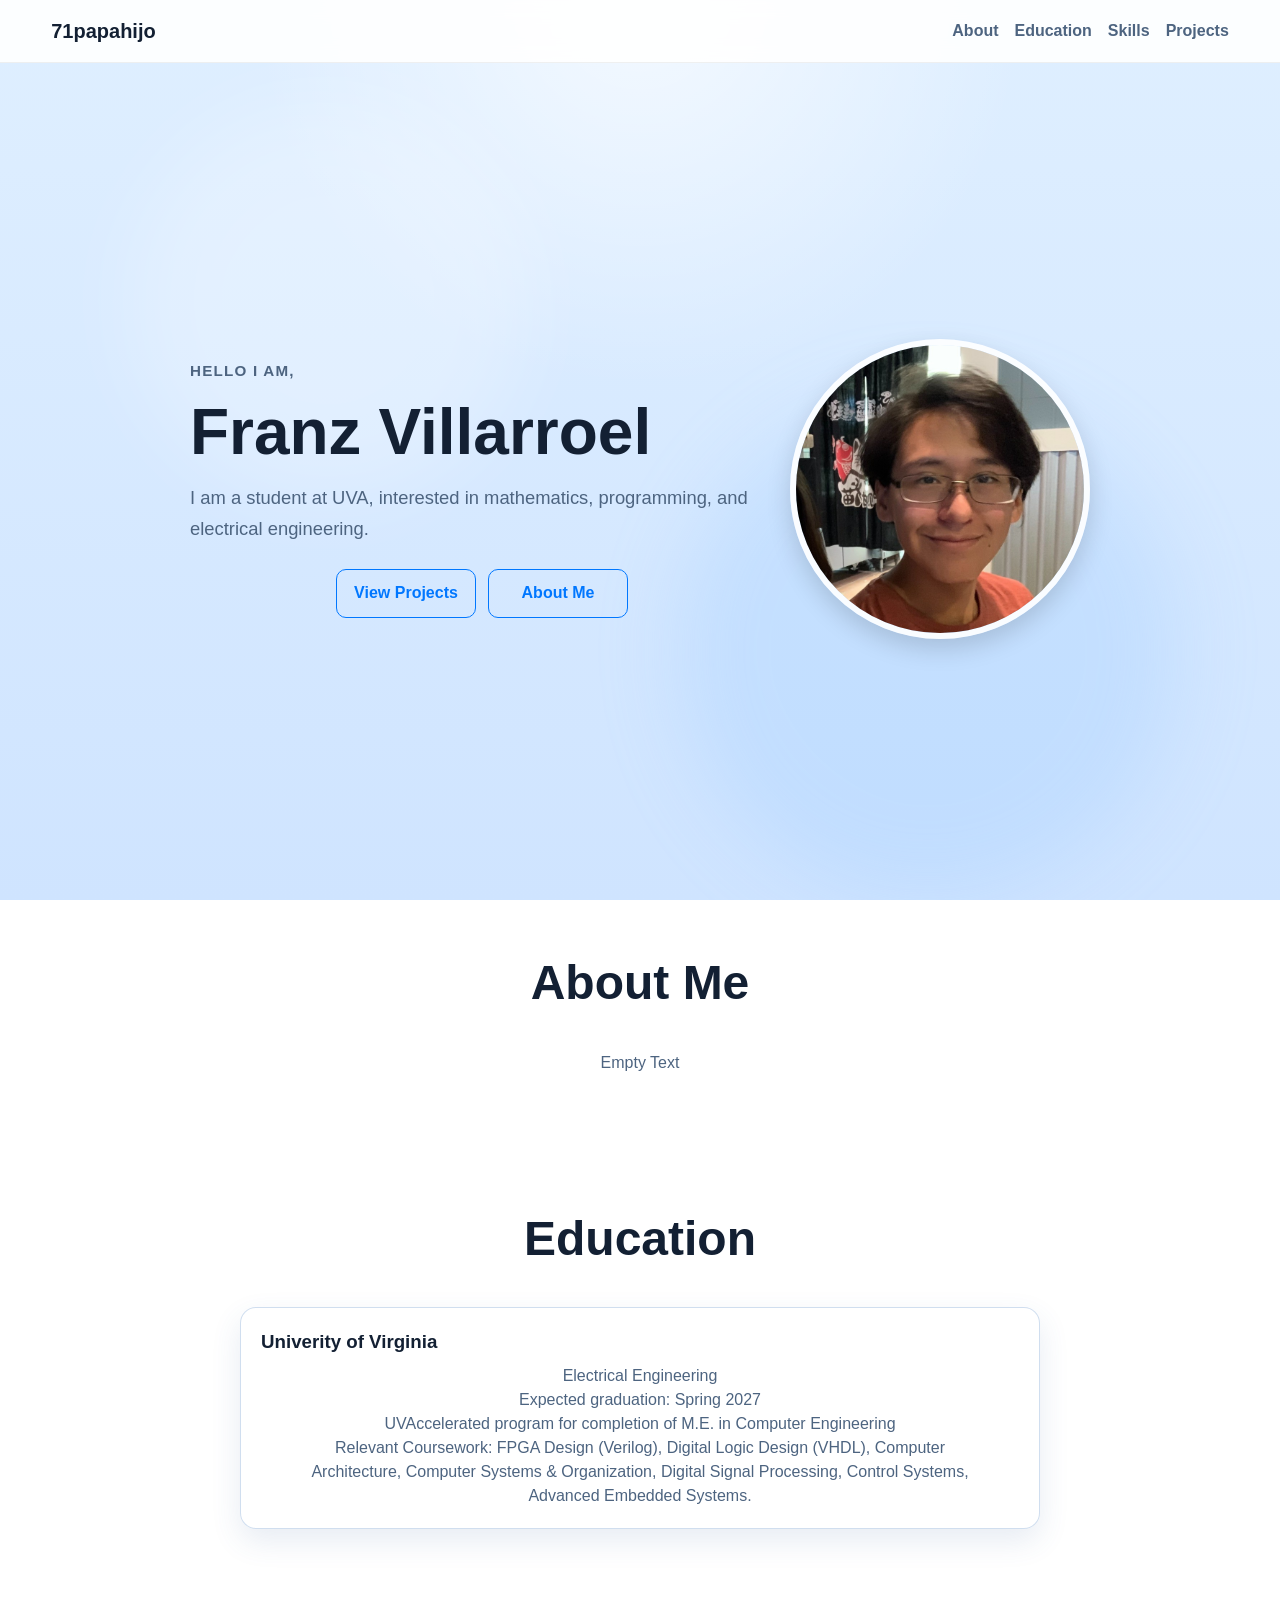
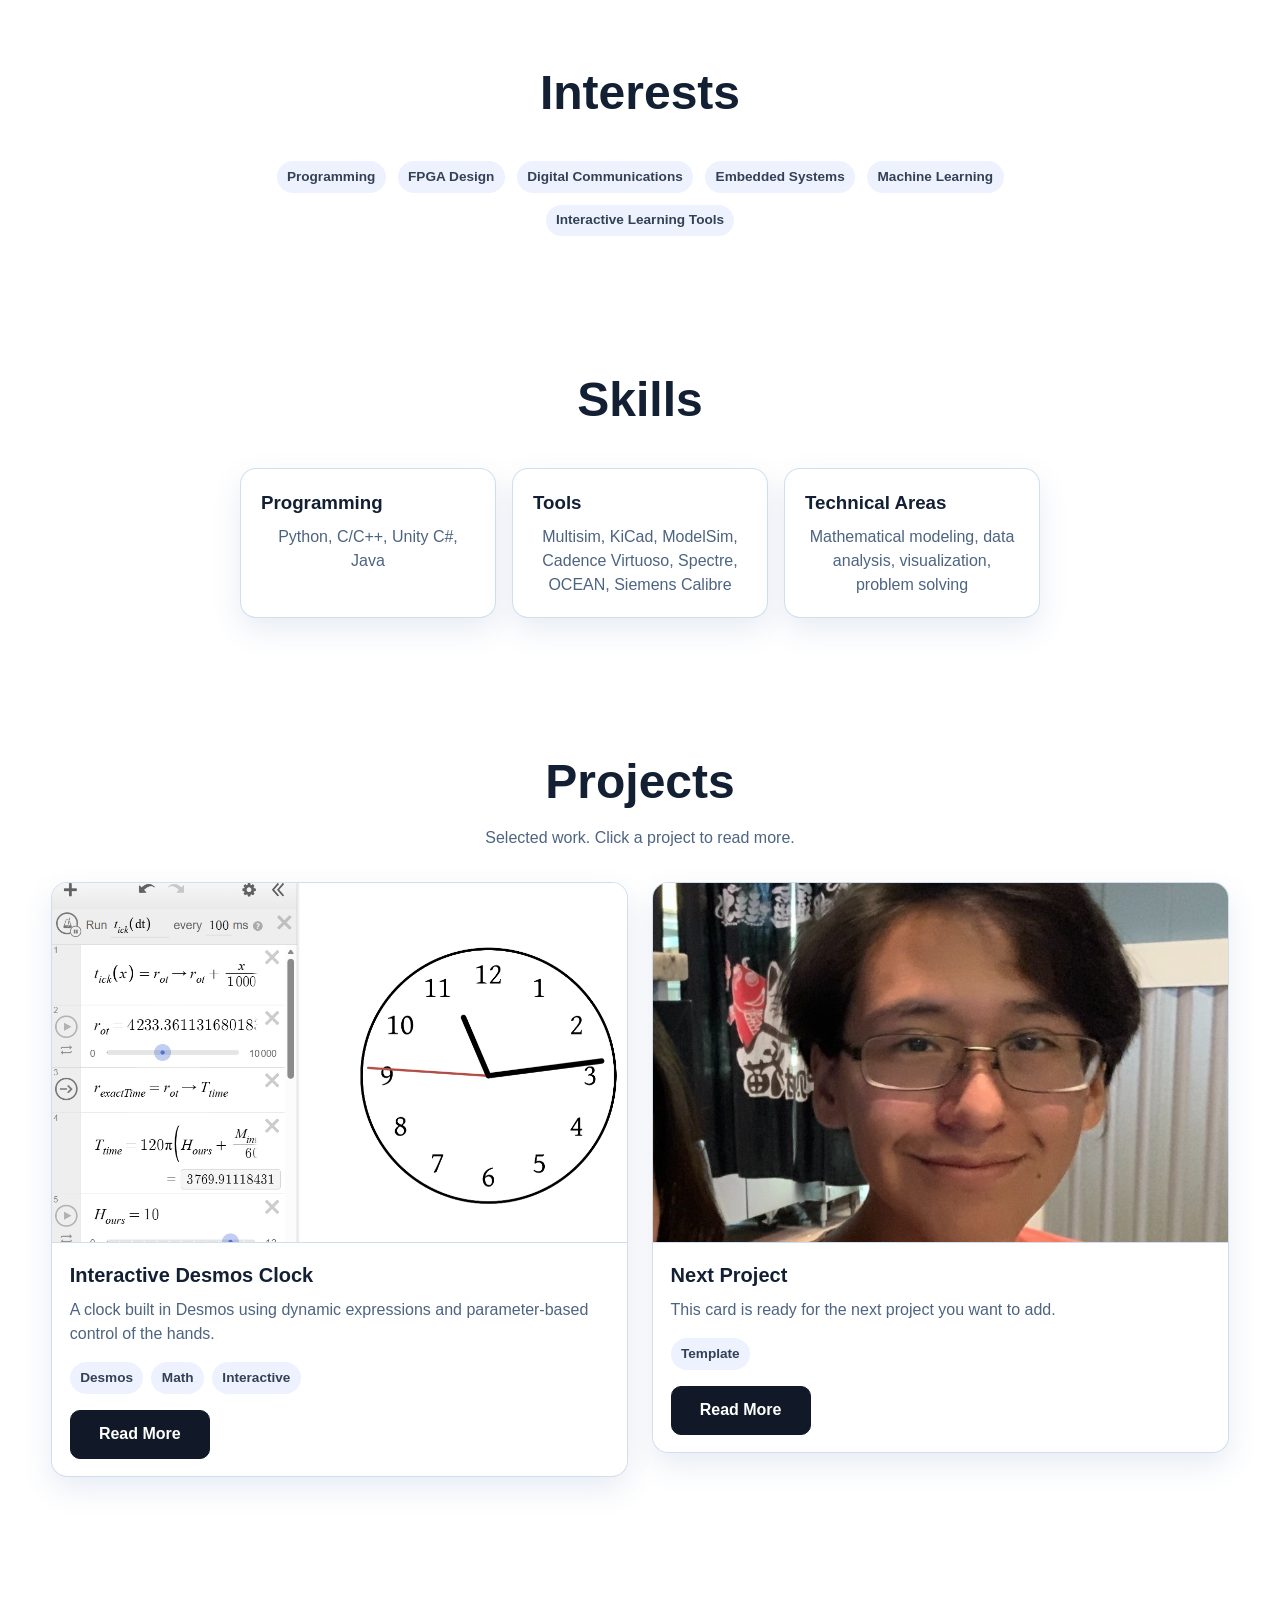
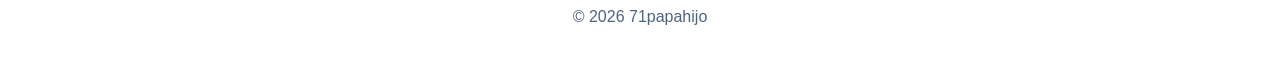
==== commit f54f5f90: "Convert homepage into portfolio layout with static project cards" ====
--- a/index.html
+++ b/index.html
@@ -3,7 +3,7 @@
 <head>
   <meta charset="UTF-8" />
   <meta name="viewport" content="width=device-width, initial-scale=1.0" />
-  <title>71papahijo | Portfolio</title>
+  <title>71papahijo | Hello I Am, </title>
   <link rel="stylesheet" href="./assets/style.css" />
 </head>
 <body>
@@ -28,14 +28,14 @@
     <section class="hero" id="top">
       <div class="container hero-grid">
         <div class="hero-text">
-          <p class="eyebrow">Portfolio</p>
-          <h1>Your Name</h1>
+          <p class="eyebrow">Hello I Am,</p>
+          <h1>Franz Villarroel</h1>
           <p class="hero-lead">
-            Student interested in engineering, mathematics, programming, and building technical projects.
+            I am a student at UVA, interested in mathematics, programming, and electrical engineering.
           </p>
 
           <div class="btn-row hero-buttons">
-            <a class="btn btn-primary" href="#projects">View Projects</a>
+            <a class="btn outline" href="#projects">View Projects</a>
             <a class="btn outline" href="#about">About Me</a>
           </div>
         </div>
@@ -56,8 +56,7 @@
           <h2>About Me</h2>
         </div>
         <p>
-          I am a student with interests in mathematics, programming, and technical problem solving.
-          I enjoy building projects that combine logical thinking, design, and interactive tools.
+          Empty Text
         </p>
       </div>
     </section>
@@ -68,10 +67,11 @@
           <h2>Education</h2>
         </div>
         <div class="info-card">
-          <h3>Your School / University</h3>
-          <p>Degree or program here</p>
-          <p>Expected graduation: Year</p>
-          <p>Relevant interests: math, programming, engineering, modeling, analysis</p>
+          <h3>Univerity of Virginia</h3>
+          <p>Electrical Engineering</p>
+          <p>Expected graduation: Spring 2027</p>
+          <p>UVAccelerated program for completion of M.E. in Computer Engineering</p>
+          <p>Relevant Coursework: FPGA Design (Verilog), Digital Logic Design (VHDL), Computer Architecture, Computer Systems & Organization, Digital Signal Processing, Control Systems, Advanced Embedded Systems.</p>
         </div>
       </div>
     </section>
@@ -83,11 +83,11 @@
         </div>
         <div class="chip-list">
           <span class="tag">Programming</span>
-          <span class="tag">Mathematics</span>
-          <span class="tag">Modeling</span>
-          <span class="tag">Problem Solving</span>
-          <span class="tag">Engineering</span>
-          <span class="tag">Interactive Tools</span>
+          <span class="tag">FPGA Design</span>
+          <span class="tag">Digital Communications</span>
+          <span class="tag">Embedded Systems</span>
+          <span class="tag">Machine Learning</span>
+          <span class="tag">Interactive Learning Tools</span>
         </div>
       </div>
     </section>
@@ -100,11 +100,11 @@
         <div class="skills-grid">
           <div class="info-card">
             <h3>Programming</h3>
-            <p>Python, JavaScript, HTML, CSS, MATLAB</p>
+            <p>Python, C/C++, Unity C#, Java</p>
           </div>
           <div class="info-card">
             <h3>Tools</h3>
-            <p>Git, GitHub, VS Code, Desmos</p>
+            <p>Multisim, KiCad, ModelSim, Cadence Virtuoso, Spectre, OCEAN, Siemens Calibre</p>
           </div>
           <div class="info-card">
             <h3>Technical Areas</h3>
--- a/assets/style.css
+++ b/assets/style.css
@@ -39,6 +39,10 @@
   margin: 0 auto;
 }
 
+.hero .container {
+  max-width: 900px;
+}
+
 .container.narrow {
   max-width: 800px;
 }
@@ -119,7 +123,7 @@
 
 /* Hero */
 .hero {
-  min-height: calc(100vh - 72px);
+  min-height: calc(100vh - 80px);
   display: flex;
   align-items: center;
   padding: 5rem 0 3rem;
@@ -127,8 +131,8 @@
 
 .hero-grid {
   display: grid;
-  grid-template-columns: minmax(0, 1.4fr) 320px;
-  gap: 3rem;
+  grid-template-columns: 1fr auto;
+  gap: 1rem;
   align-items: center;
 }
 
@@ -164,21 +168,19 @@
 }
 
 .hero-photo-wrap {
-  display: flex;
-  justify-content: center;
-  align-items: center;
+  width: 300px;
+  height: 300px;
+  margin-left: 0;
 }
 
 .hero-photo {
-  width: 280px;
-  height: 280px;
+  width: 100%;
+  height: 100%;
   object-fit: cover;
-  object-position: center;
   border-radius: 50%;
   display: block;
-  border: 6px solid rgba(255, 255, 255, 0.92);
-  box-shadow: 0 14px 35px rgba(0, 0, 0, 0.15);
-  background: #fff;
+  border: 6px solid rgba(255, 255, 255, 0.9);
+  box-shadow: 0 10px 25px rgba(0,0,0,0.15);
 }
 
 /* Sections */
@@ -419,7 +421,6 @@
 
   .hero-grid {
     grid-template-columns: 1fr;
-    gap: 2rem;
     text-align: center;
   }
 
@@ -439,8 +440,11 @@
   }
 
   .hero-photo {
-    width: 220px;
-    height: 220px;
+    width: 100%;
+    height: 100%;
+    border-radius: 50%;
+    object-fit: cover;
+    display: block;
   }
 }
 
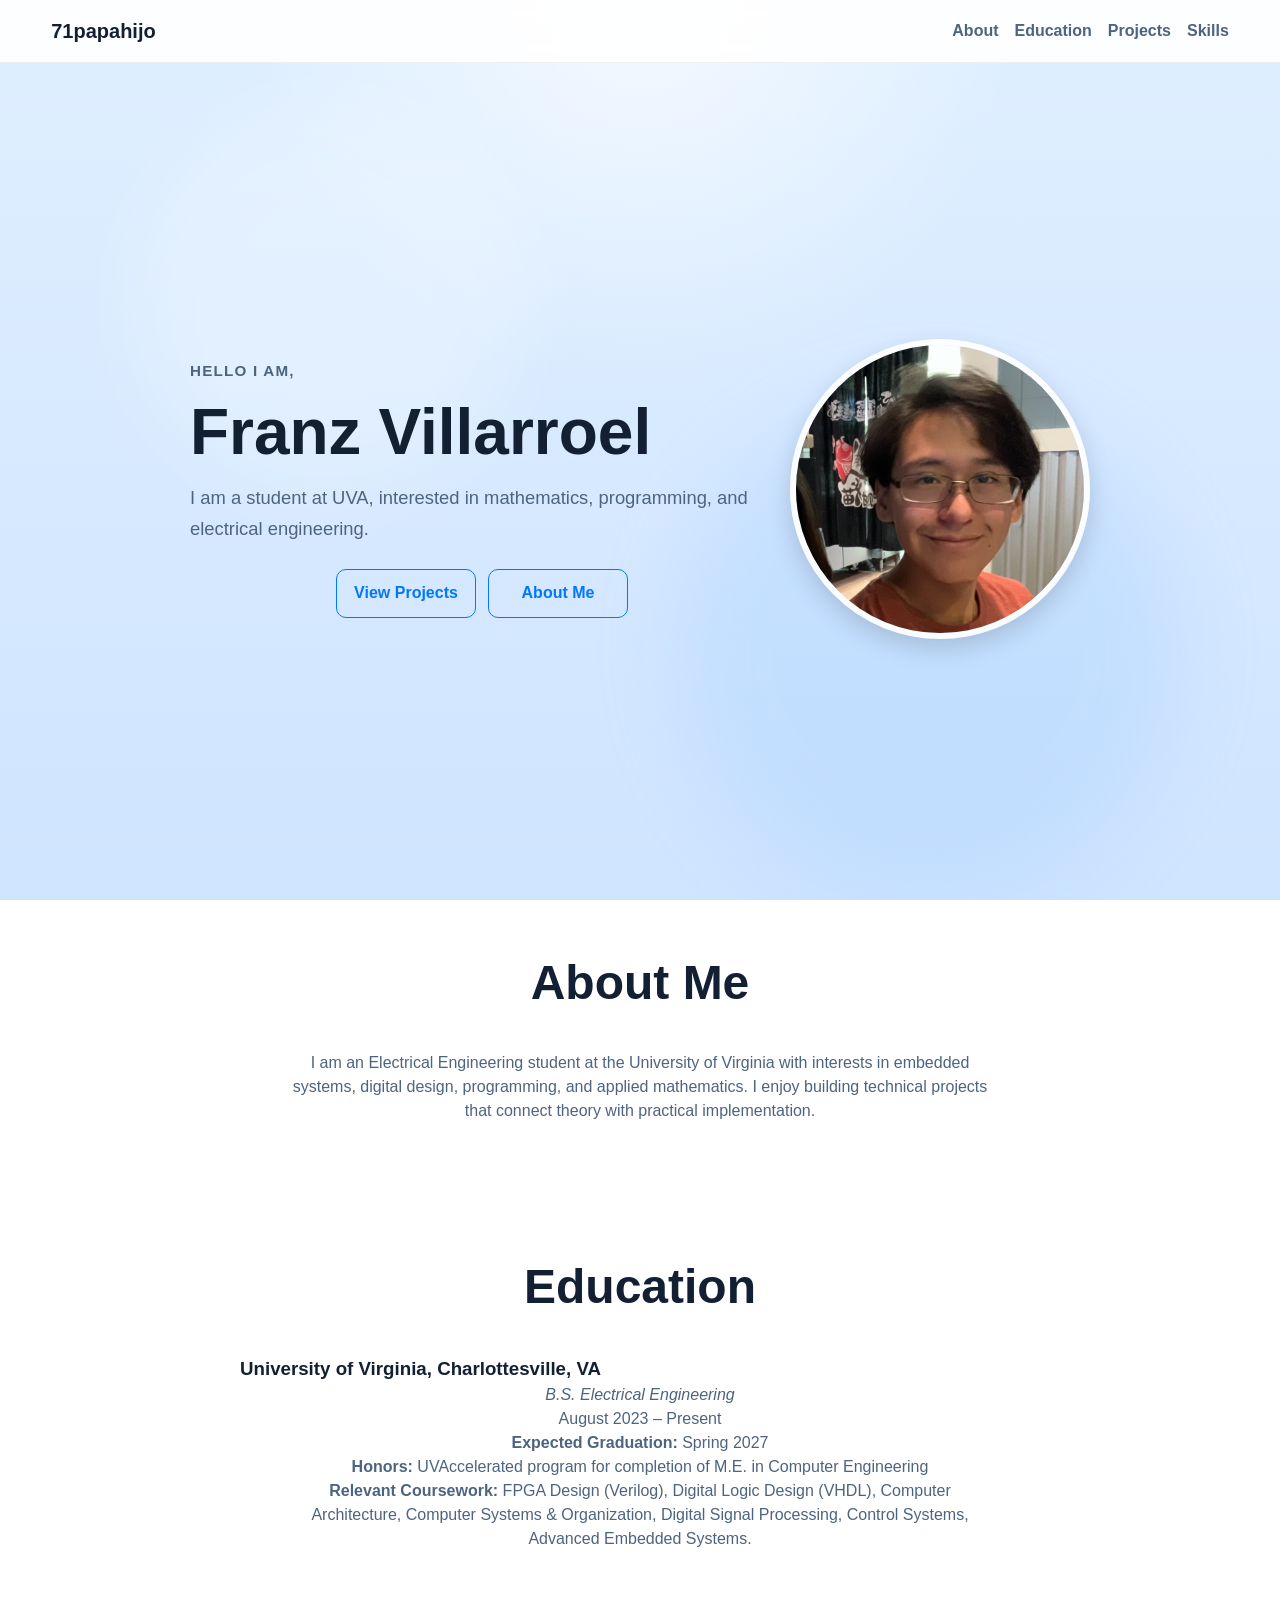
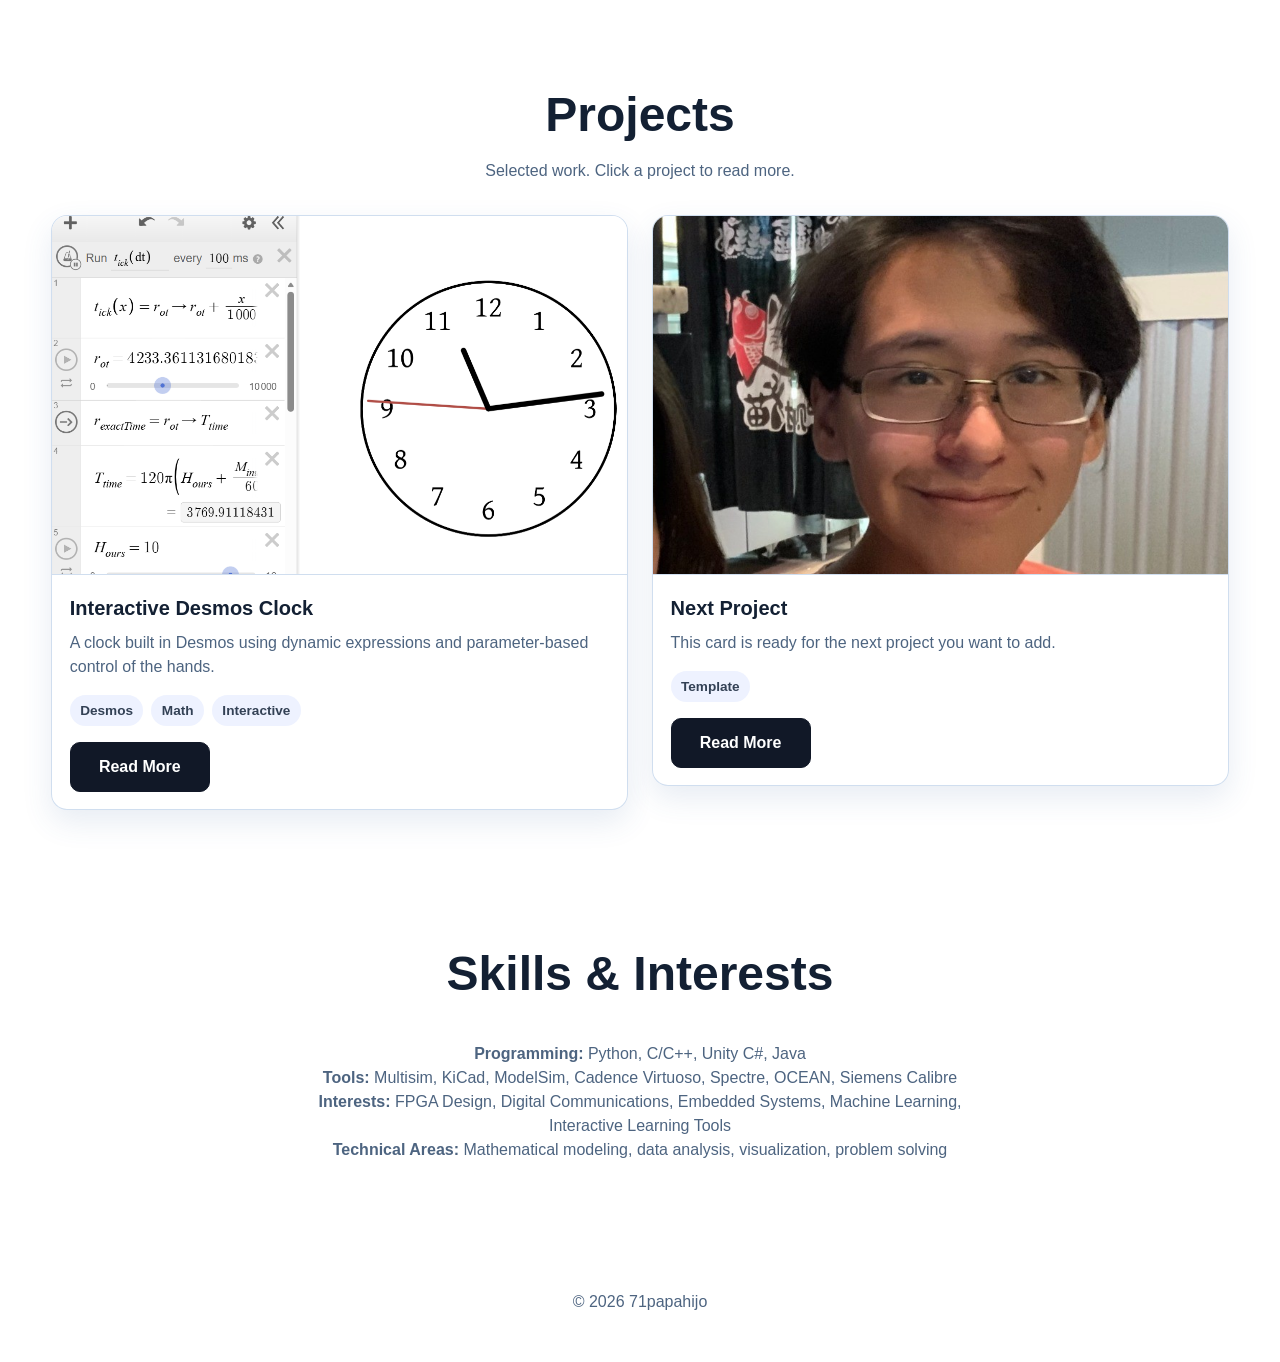
==== commit dbd459e3: "Convert homepage into portfolio layout with static project cards" ====
--- a/index.html
+++ b/index.html
@@ -3,7 +3,7 @@
 <head>
   <meta charset="UTF-8" />
   <meta name="viewport" content="width=device-width, initial-scale=1.0" />
-  <title>71papahijo | Hello I Am, </title>
+  <title>71papahijo | Hello I Am</title>
   <link rel="stylesheet" href="./assets/style.css" />
 </head>
 <body>
@@ -18,8 +18,8 @@
       <ul class="nav-links">
         <li><a href="#about">About</a></li>
         <li><a href="#education">Education</a></li>
+        <li><a href="#projects">Projects</a></li>
         <li><a href="#skills">Skills</a></li>
-        <li><a href="#projects">Projects</a></li>
       </ul>
     </div>
   </nav>
@@ -55,9 +55,13 @@
         <div class="section-header">
           <h2>About Me</h2>
         </div>
-        <p>
-          Empty Text
-        </p>
+        <div class="resume-block">
+          <p>
+            I am an Electrical Engineering student at the University of Virginia with interests in
+            embedded systems, digital design, programming, and applied mathematics. I enjoy building
+            technical projects that connect theory with practical implementation.
+          </p>
+        </div>
       </div>
     </section>
 
@@ -66,50 +70,29 @@
         <div class="section-header">
           <h2>Education</h2>
         </div>
-        <div class="info-card">
-          <h3>Univerity of Virginia</h3>
-          <p>Electrical Engineering</p>
-          <p>Expected graduation: Spring 2027</p>
-          <p>UVAccelerated program for completion of M.E. in Computer Engineering</p>
-          <p>Relevant Coursework: FPGA Design (Verilog), Digital Logic Design (VHDL), Computer Architecture, Computer Systems & Organization, Digital Signal Processing, Control Systems, Advanced Embedded Systems.</p>
-        </div>
-      </div>
-    </section>
 
-    <section class="section" id="interests">
-      <div class="container narrow">
-        <div class="section-header">
-          <h2>Interests</h2>
-        </div>
-        <div class="chip-list">
-          <span class="tag">Programming</span>
-          <span class="tag">FPGA Design</span>
-          <span class="tag">Digital Communications</span>
-          <span class="tag">Embedded Systems</span>
-          <span class="tag">Machine Learning</span>
-          <span class="tag">Interactive Learning Tools</span>
-        </div>
-      </div>
-    </section>
+        <div class="resume-block education-entry">
+          <div class="education-header">
+            <div>
+              <h3>University of Virginia, Charlottesville, VA</h3>
+              <p class="education-degree"><em>B.S. Electrical Engineering</em></p>
+            </div>
+            <p class="education-date">August 2023 – Present</p>
+          </div>
 
-    <section class="section" id="skills">
-      <div class="container narrow">
-        <div class="section-header">
-          <h2>Skills</h2>
-        </div>
-        <div class="skills-grid">
-          <div class="info-card">
-            <h3>Programming</h3>
-            <p>Python, C/C++, Unity C#, Java</p>
-          </div>
-          <div class="info-card">
-            <h3>Tools</h3>
-            <p>Multisim, KiCad, ModelSim, Cadence Virtuoso, Spectre, OCEAN, Siemens Calibre</p>
-          </div>
-          <div class="info-card">
-            <h3>Technical Areas</h3>
-            <p>Mathematical modeling, data analysis, visualization, problem solving</p>
-          </div>
+          <p>
+            <strong>Expected Graduation:</strong> Spring 2027
+          </p>
+
+          <p>
+            <strong>Honors:</strong> UVAccelerated program for completion of M.E. in Computer Engineering
+          </p>
+
+          <p>
+            <strong>Relevant Coursework:</strong> FPGA Design (Verilog), Digital Logic Design (VHDL),
+            Computer Architecture, Computer Systems &amp; Organization, Digital Signal Processing,
+            Control Systems, Advanced Embedded Systems.
+          </p>
         </div>
       </div>
     </section>
@@ -123,6 +106,30 @@
         <div class="projects-grid" id="projectsGrid"></div>
       </div>
     </section>
+
+    <section class="section" id="skills">
+      <div class="container narrow">
+        <div class="section-header">
+          <h2>Skills & Interests</h2>
+        </div>
+
+        <div class="resume-block skills-block">
+          <p>
+            <strong>Programming:</strong> Python, C/C++, Unity C#, Java
+          </p>
+          <p>
+            <strong>Tools:</strong> Multisim, KiCad, ModelSim, Cadence Virtuoso, Spectre, OCEAN, Siemens Calibre
+          </p>
+          <p>
+            <strong>Interests:</strong> FPGA Design, Digital Communications, Embedded Systems, Machine Learning,
+            Interactive Learning Tools
+          </p>
+          <p>
+            <strong>Technical Areas:</strong> Mathematical modeling, data analysis, visualization, problem solving
+          </p>
+        </div>
+      </div>
+    </section>
   </main>
 
   <footer>
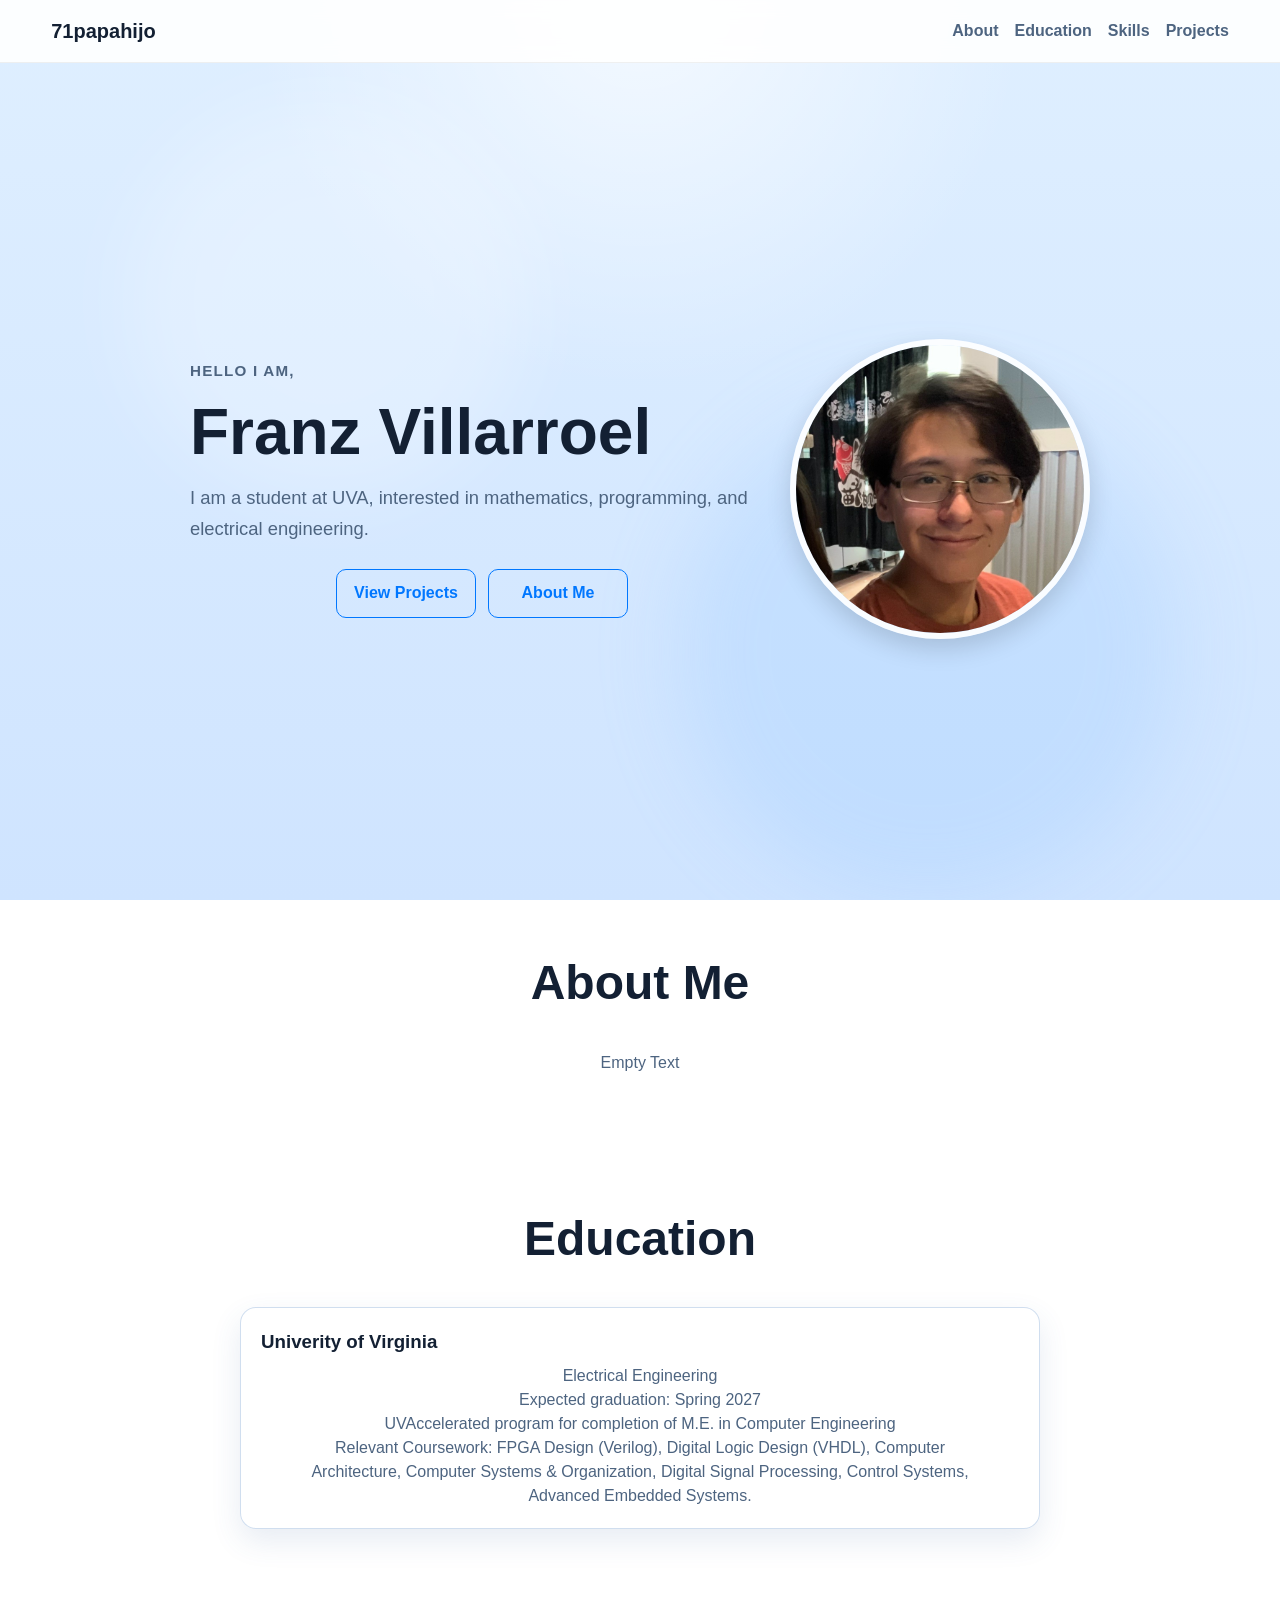
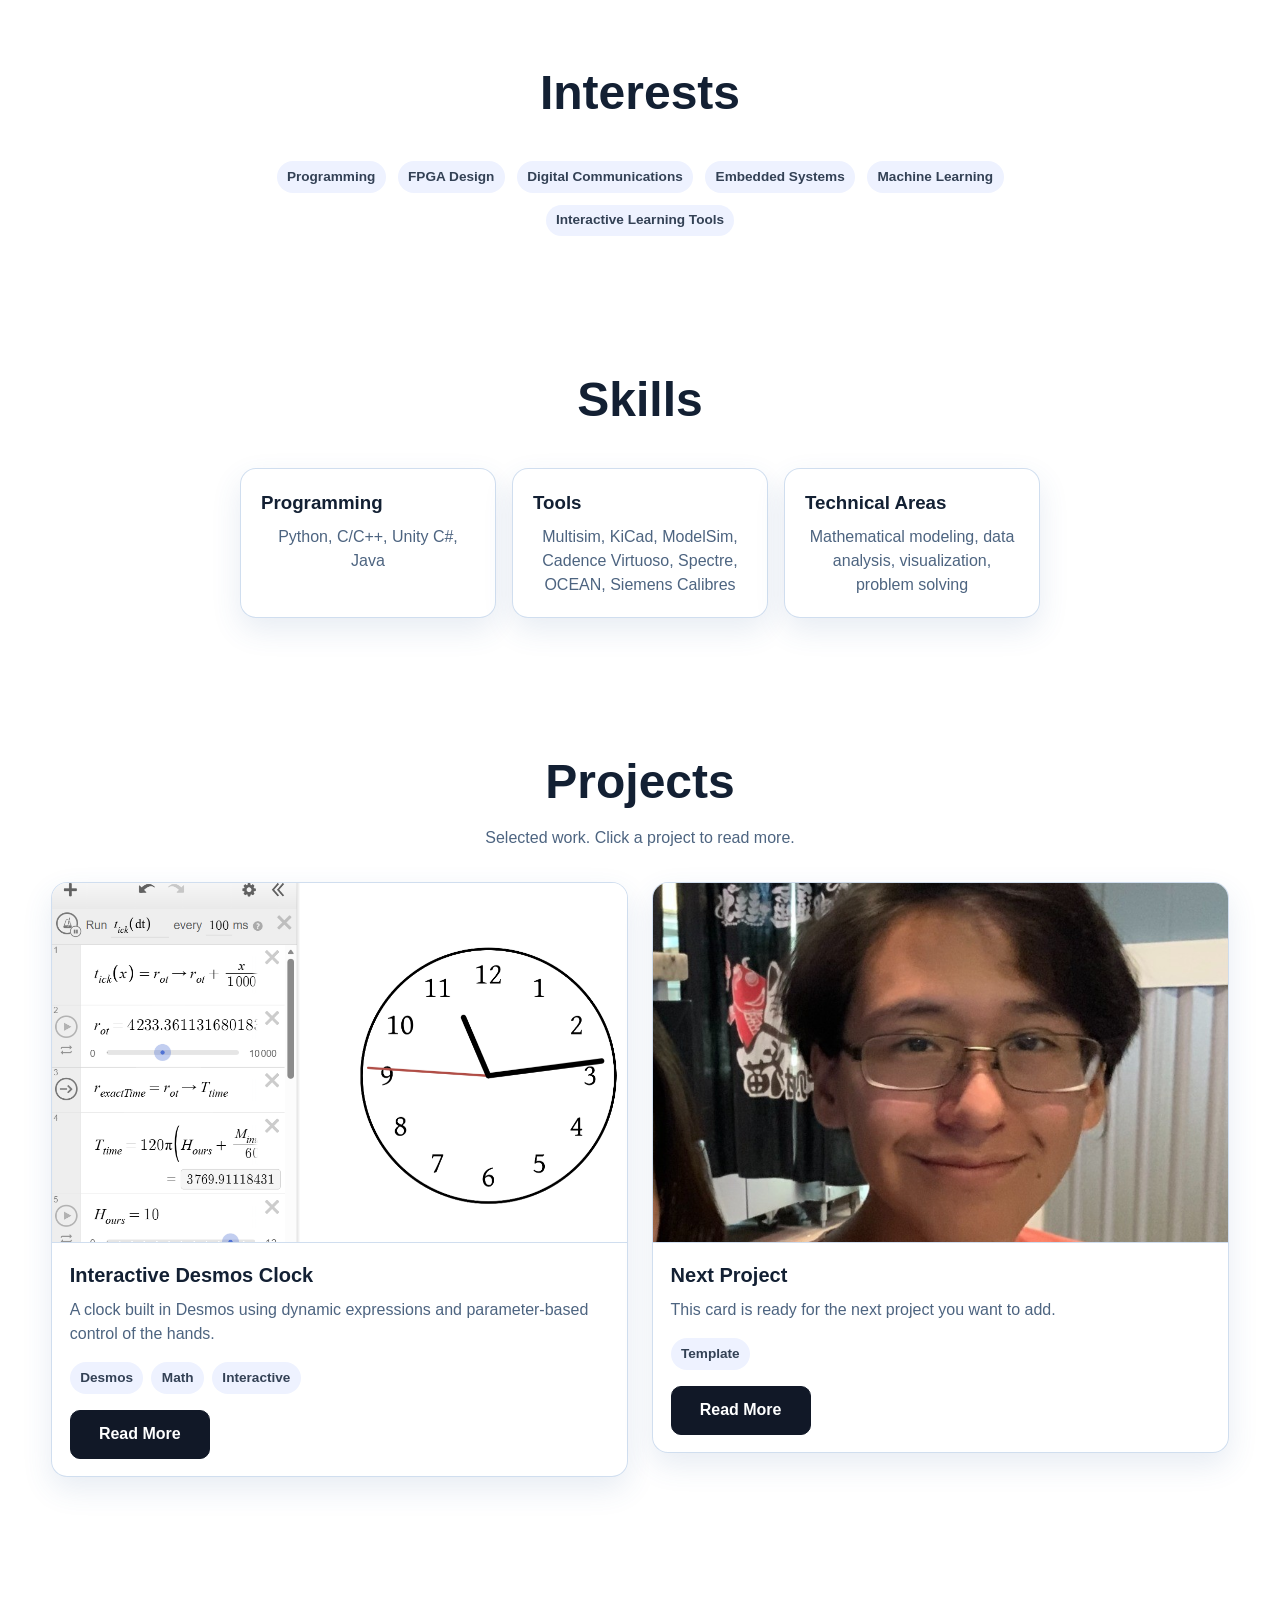
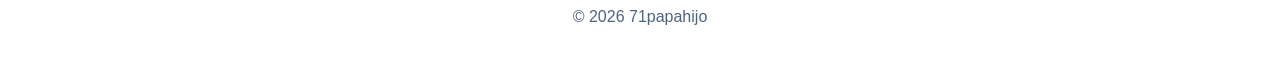
==== commit 0e52bca8: "Convert homepage into portfolio layout with static project cards" ====
--- a/index.html
+++ b/index.html
@@ -3,7 +3,7 @@
 <head>
   <meta charset="UTF-8" />
   <meta name="viewport" content="width=device-width, initial-scale=1.0" />
-  <title>71papahijo | Hello I Am</title>
+  <title>71papahijo | Hello I Am, </title>
   <link rel="stylesheet" href="./assets/style.css" />
 </head>
 <body>
@@ -18,8 +18,8 @@
       <ul class="nav-links">
         <li><a href="#about">About</a></li>
         <li><a href="#education">Education</a></li>
+        <li><a href="#skills">Skills</a></li>
         <li><a href="#projects">Projects</a></li>
-        <li><a href="#skills">Skills</a></li>
       </ul>
     </div>
   </nav>
@@ -55,13 +55,9 @@
         <div class="section-header">
           <h2>About Me</h2>
         </div>
-        <div class="resume-block">
-          <p>
-            I am an Electrical Engineering student at the University of Virginia with interests in
-            embedded systems, digital design, programming, and applied mathematics. I enjoy building
-            technical projects that connect theory with practical implementation.
-          </p>
-        </div>
+        <p>
+          Empty Text
+        </p>
       </div>
     </section>
 
@@ -70,29 +66,50 @@
         <div class="section-header">
           <h2>Education</h2>
         </div>
+        <div class="info-card">
+          <h3>Univerity of Virginia</h3>
+          <p>Electrical Engineering</p>
+          <p>Expected graduation: Spring 2027</p>
+          <p>UVAccelerated program for completion of M.E. in Computer Engineering</p>
+          <p>Relevant Coursework: FPGA Design (Verilog), Digital Logic Design (VHDL), Computer Architecture, Computer Systems & Organization, Digital Signal Processing, Control Systems, Advanced Embedded Systems.</p>
+        </div>
+      </div>
+    </section>
 
-        <div class="resume-block education-entry">
-          <div class="education-header">
-            <div>
-              <h3>University of Virginia, Charlottesville, VA</h3>
-              <p class="education-degree"><em>B.S. Electrical Engineering</em></p>
-            </div>
-            <p class="education-date">August 2023 – Present</p>
+    <section class="section" id="interests">
+      <div class="container narrow">
+        <div class="section-header">
+          <h2>Interests</h2>
+        </div>
+        <div class="chip-list">
+          <span class="tag">Programming</span>
+          <span class="tag">FPGA Design</span>
+          <span class="tag">Digital Communications</span>
+          <span class="tag">Embedded Systems</span>
+          <span class="tag">Machine Learning</span>
+          <span class="tag">Interactive Learning Tools</span>
+        </div>
+      </div>
+    </section>
+
+    <section class="section" id="skills">
+      <div class="container narrow">
+        <div class="section-header">
+          <h2>Skills</h2>
+        </div>
+        <div class="skills-grid">
+          <div class="info-card">
+            <h3>Programming</h3>
+            <p>Python, C/C++, Unity C#, Java</p>
           </div>
-
-          <p>
-            <strong>Expected Graduation:</strong> Spring 2027
-          </p>
-
-          <p>
-            <strong>Honors:</strong> UVAccelerated program for completion of M.E. in Computer Engineering
-          </p>
-
-          <p>
-            <strong>Relevant Coursework:</strong> FPGA Design (Verilog), Digital Logic Design (VHDL),
-            Computer Architecture, Computer Systems &amp; Organization, Digital Signal Processing,
-            Control Systems, Advanced Embedded Systems.
-          </p>
+          <div class="info-card">
+            <h3>Tools</h3>
+            <p>Multisim, KiCad, ModelSim, Cadence Virtuoso, Spectre, OCEAN, Siemens Calibres</p>
+          </div>
+          <div class="info-card">
+            <h3>Technical Areas</h3>
+            <p>Mathematical modeling, data analysis, visualization, problem solving</p>
+          </div>
         </div>
       </div>
     </section>
@@ -106,30 +123,6 @@
         <div class="projects-grid" id="projectsGrid"></div>
       </div>
     </section>
-
-    <section class="section" id="skills">
-      <div class="container narrow">
-        <div class="section-header">
-          <h2>Skills & Interests</h2>
-        </div>
-
-        <div class="resume-block skills-block">
-          <p>
-            <strong>Programming:</strong> Python, C/C++, Unity C#, Java
-          </p>
-          <p>
-            <strong>Tools:</strong> Multisim, KiCad, ModelSim, Cadence Virtuoso, Spectre, OCEAN, Siemens Calibre
-          </p>
-          <p>
-            <strong>Interests:</strong> FPGA Design, Digital Communications, Embedded Systems, Machine Learning,
-            Interactive Learning Tools
-          </p>
-          <p>
-            <strong>Technical Areas:</strong> Mathematical modeling, data analysis, visualization, problem solving
-          </p>
-        </div>
-      </div>
-    </section>
   </main>
 
   <footer>
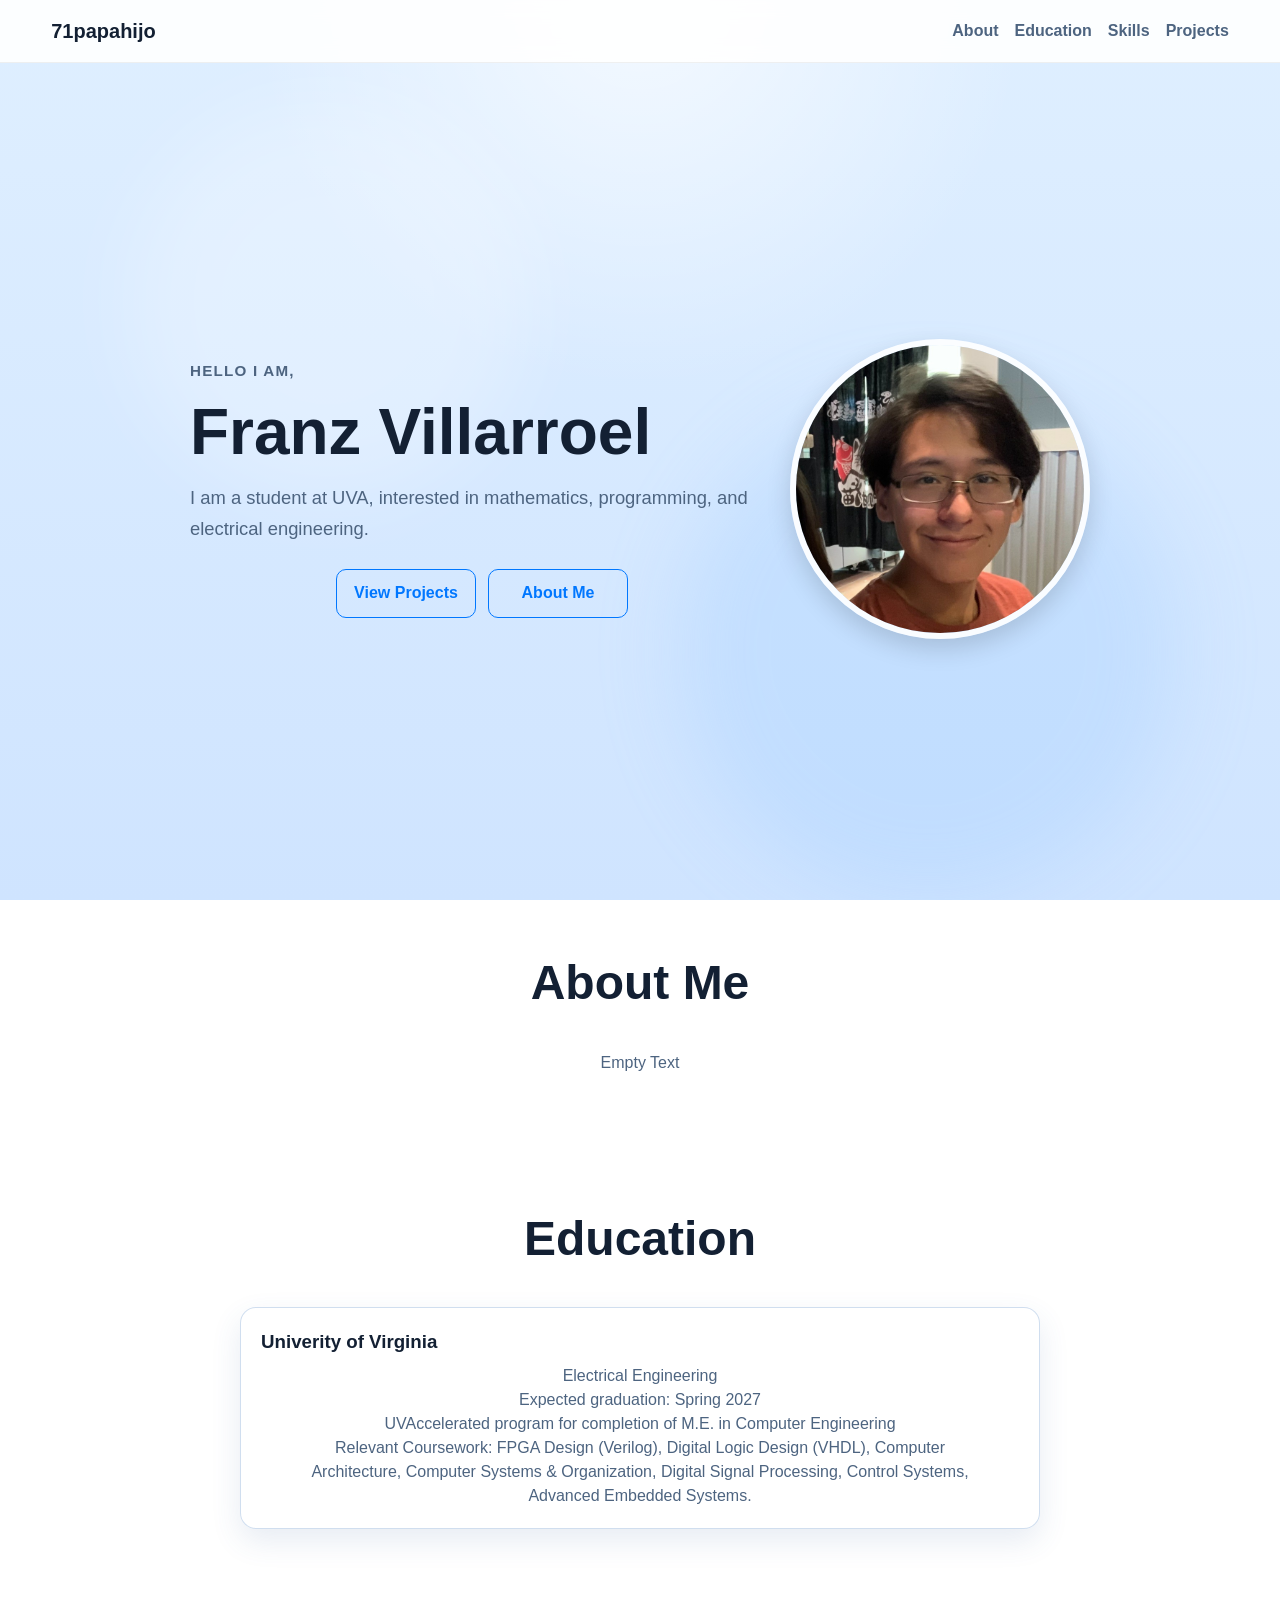
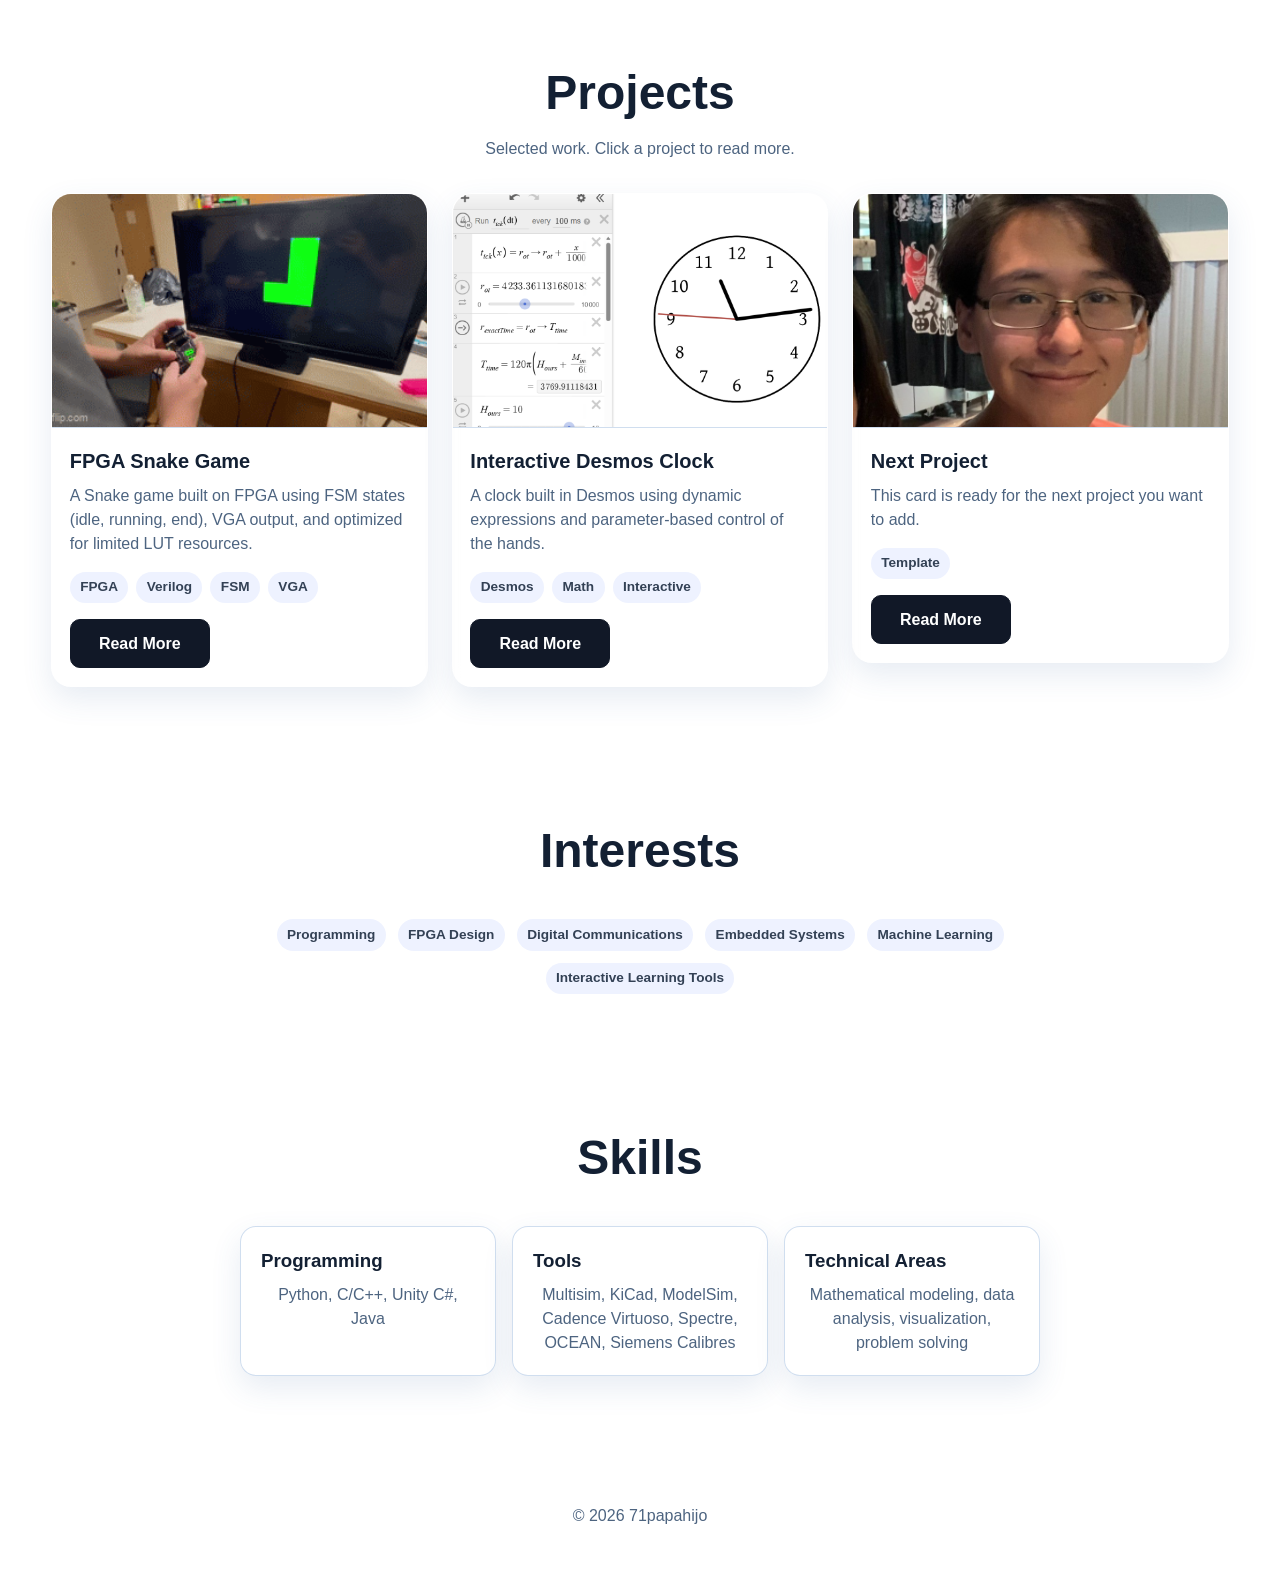
==== commit 858a8dea: "Convert homepage into portfolio layout with static project cards" ====
--- a/index.html
+++ b/index.html
@@ -76,6 +76,18 @@
       </div>
     </section>
 
+    <section class="section" id="projects">
+      <div class="container">
+        <div class="section-header">
+          <h2>Projects</h2>
+          <p>Selected work. Click a project to read more.</p>
+        </div>
+        <div class="projects-grid" id="projectsGrid"></div>
+      </div>
+    </section>
+
+
+    
     <section class="section" id="interests">
       <div class="container narrow">
         <div class="section-header">
@@ -113,16 +125,7 @@
         </div>
       </div>
     </section>
-
-    <section class="section" id="projects">
-      <div class="container">
-        <div class="section-header">
-          <h2>Projects</h2>
-          <p>Selected work. Click a project to read more.</p>
-        </div>
-        <div class="projects-grid" id="projectsGrid"></div>
-      </div>
-    </section>
+    
   </main>
 
   <footer>
--- a/assets/style.css
+++ b/assets/style.css
@@ -459,4 +459,59 @@
     flex-direction: column;
     gap: 0.75rem;
   }
+}
+
+.projects-grid {
+  display: grid;
+  grid-template-columns: repeat(auto-fit, minmax(280px, 1fr));
+  gap: 1.5rem;
+  margin-top: 1.5rem;
+}
+
+.project-card {
+  display: block;
+  text-decoration: none;
+  color: inherit;
+  background: rgba(255, 255, 255, 0.04);
+  border: 1px solid rgba(255, 255, 255, 0.08);
+  border-radius: 20px;
+  overflow: hidden;
+  transition: transform 0.2s ease, box-shadow 0.2s ease, border-color 0.2s ease;
+  backdrop-filter: blur(10px);
+}
+
+.project-card:hover {
+  transform: translateY(-6px);
+  box-shadow: 0 18px 40px rgba(0, 0, 0, 0.2);
+  border-color: rgba(120, 190, 255, 0.35);
+}
+
+.project-preview {
+  width: 100%;
+  aspect-ratio: 16 / 10;
+  overflow: hidden;
+  background: rgba(255, 255, 255, 0.03);
+}
+
+.project-image {
+  width: 100%;
+  height: 100%;
+  object-fit: cover;
+  display: block;
+}
+
+.project-content {
+  padding: 1rem 1.1rem 1.2rem;
+}
+
+.project-content h3 {
+  margin: 0 0 0.5rem;
+  font-size: 1.1rem;
+}
+
+.project-content p {
+  margin: 0;
+  font-size: 0.95rem;
+  line-height: 1.5;
+  opacity: 0.85;
 }
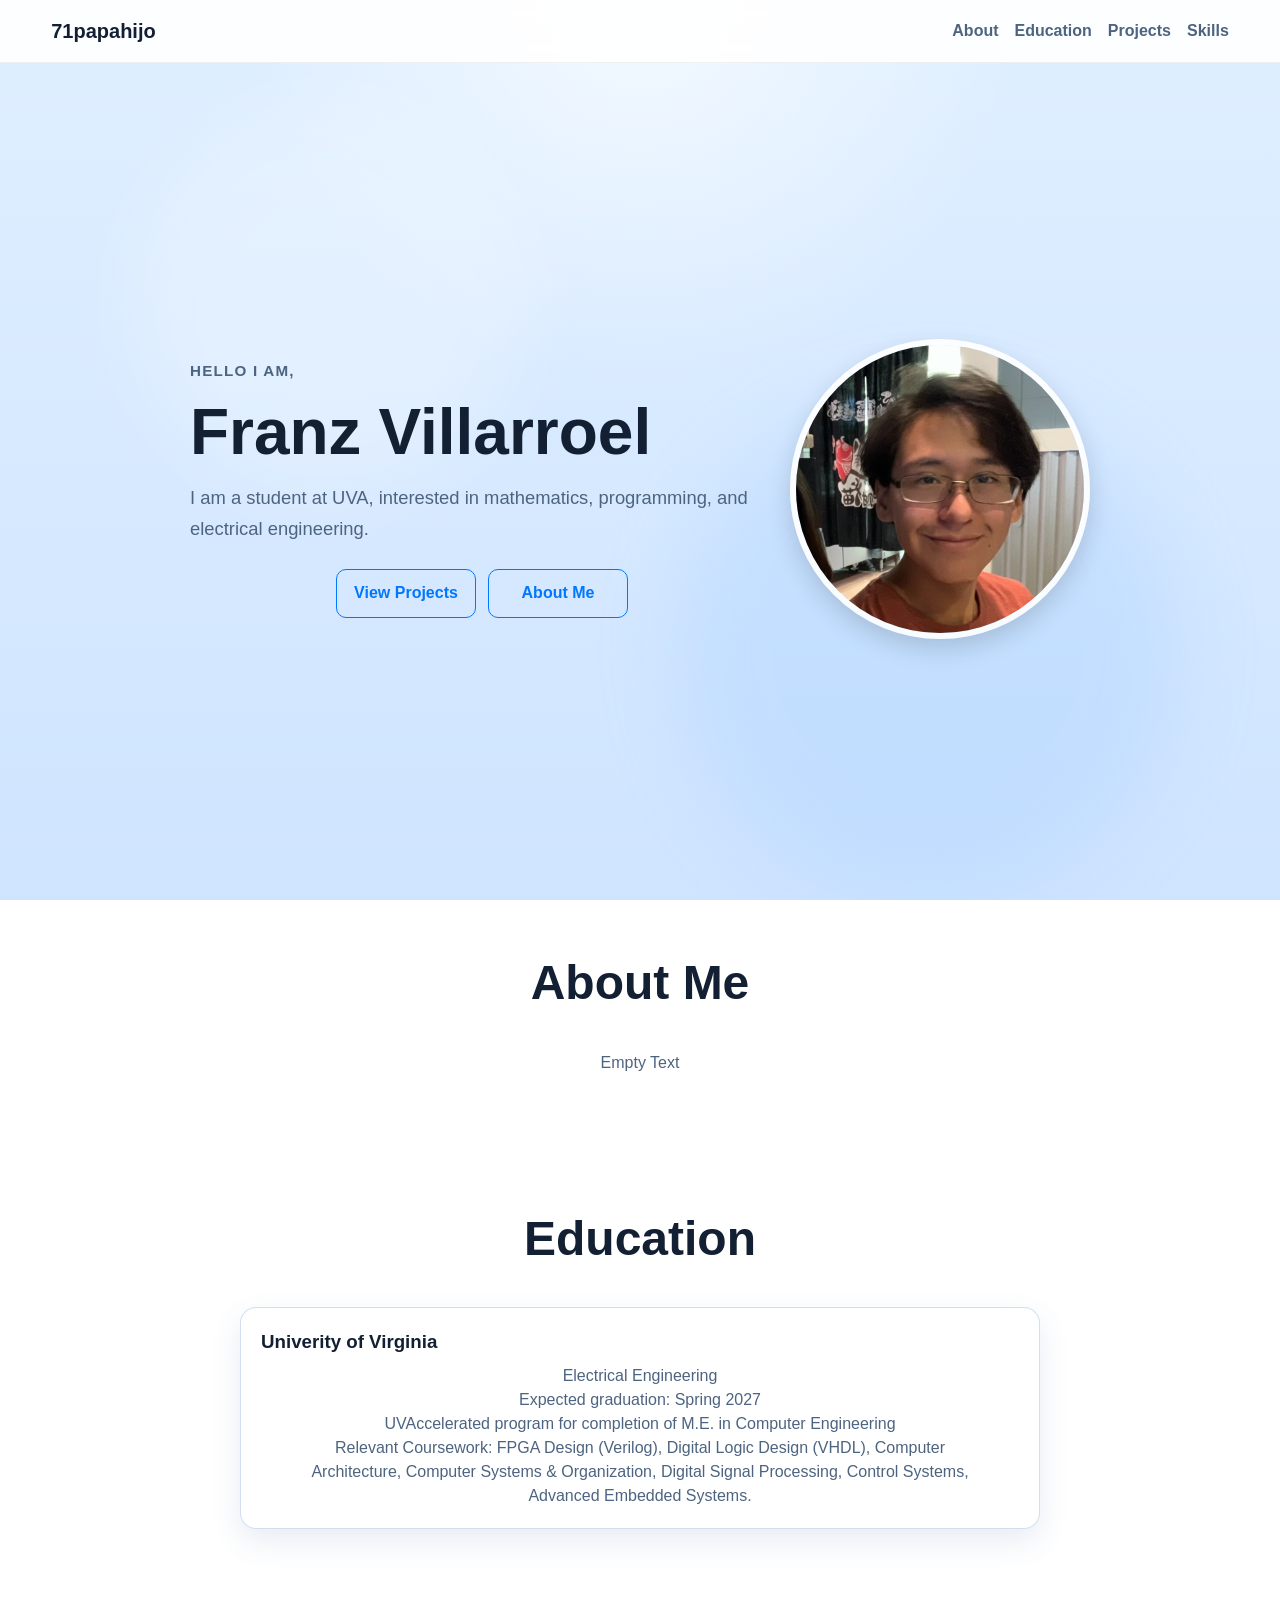
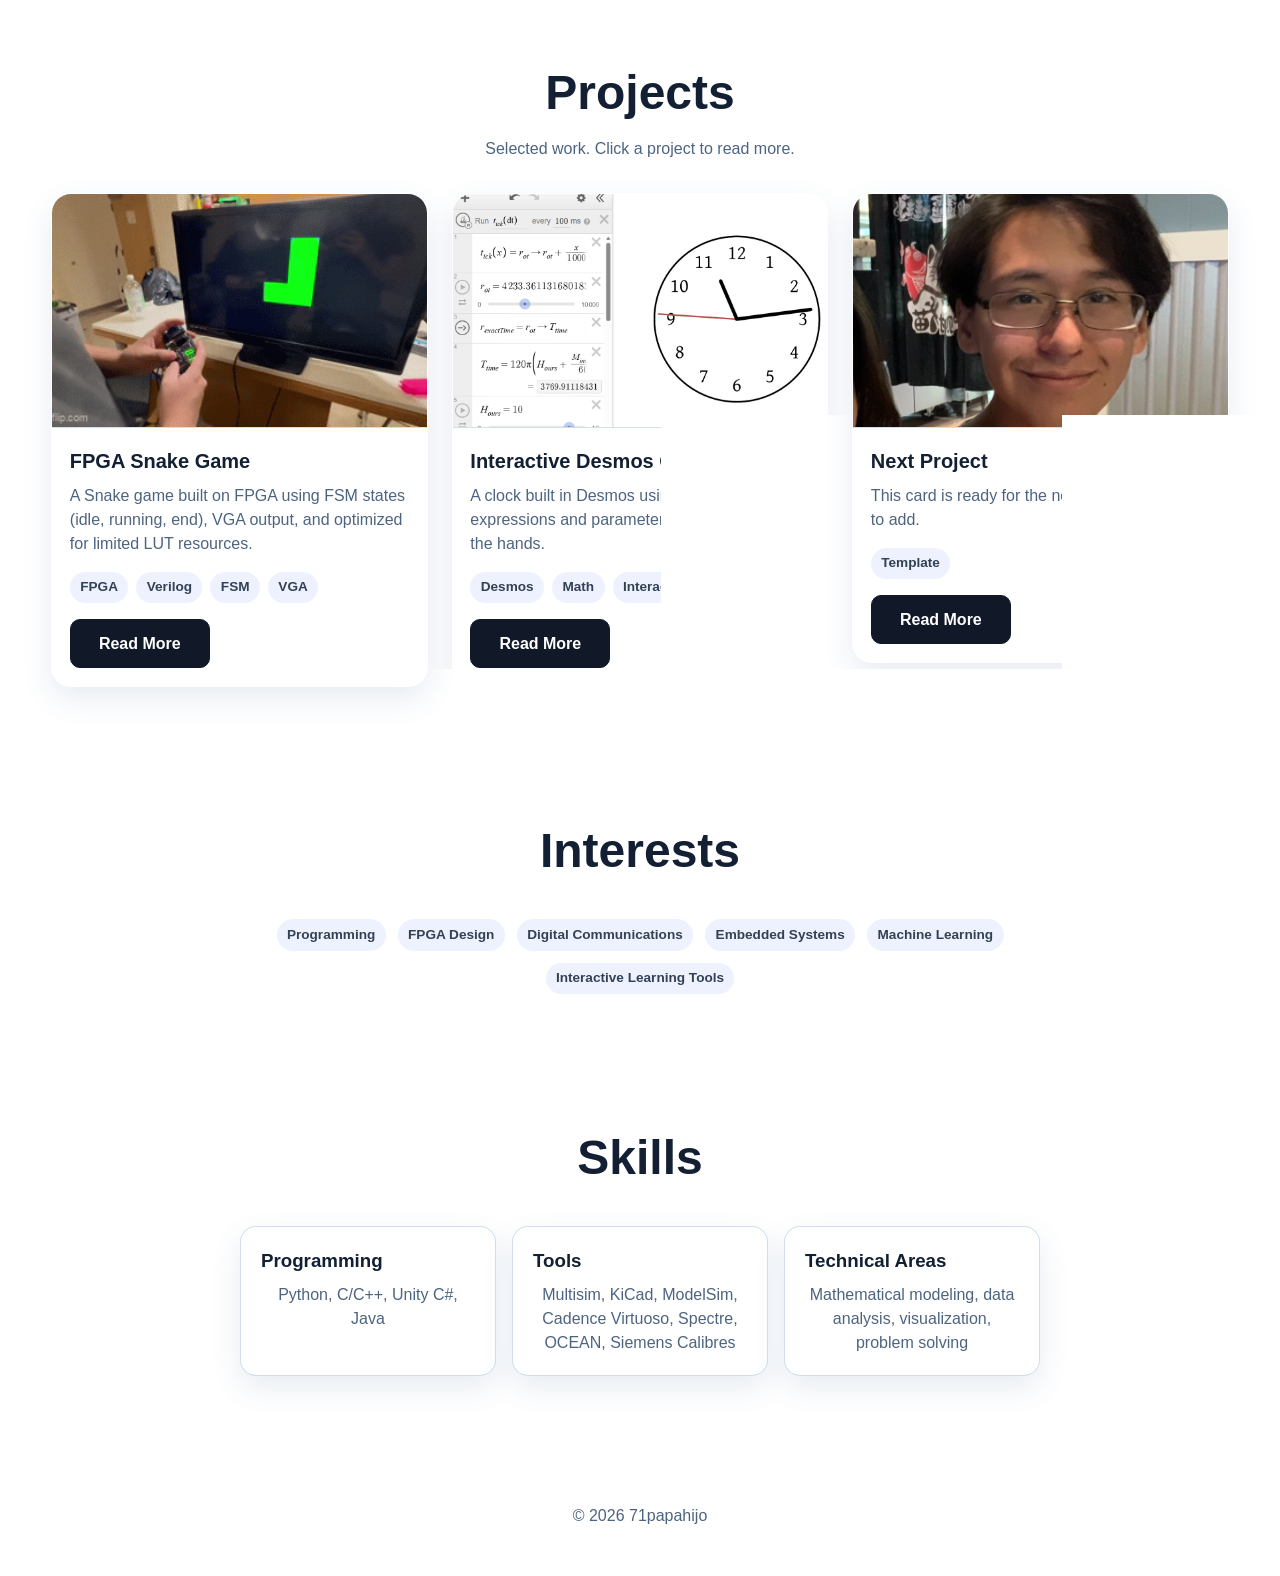
==== commit 3fdd45c5: "Convert homepage into portfolio layout with static project cards" ====
--- a/index.html
+++ b/index.html
@@ -18,8 +18,8 @@
       <ul class="nav-links">
         <li><a href="#about">About</a></li>
         <li><a href="#education">Education</a></li>
+        <li><a href="#projects">Projects</a></li>
         <li><a href="#skills">Skills</a></li>
-        <li><a href="#projects">Projects</a></li>
       </ul>
     </div>
   </nav>
